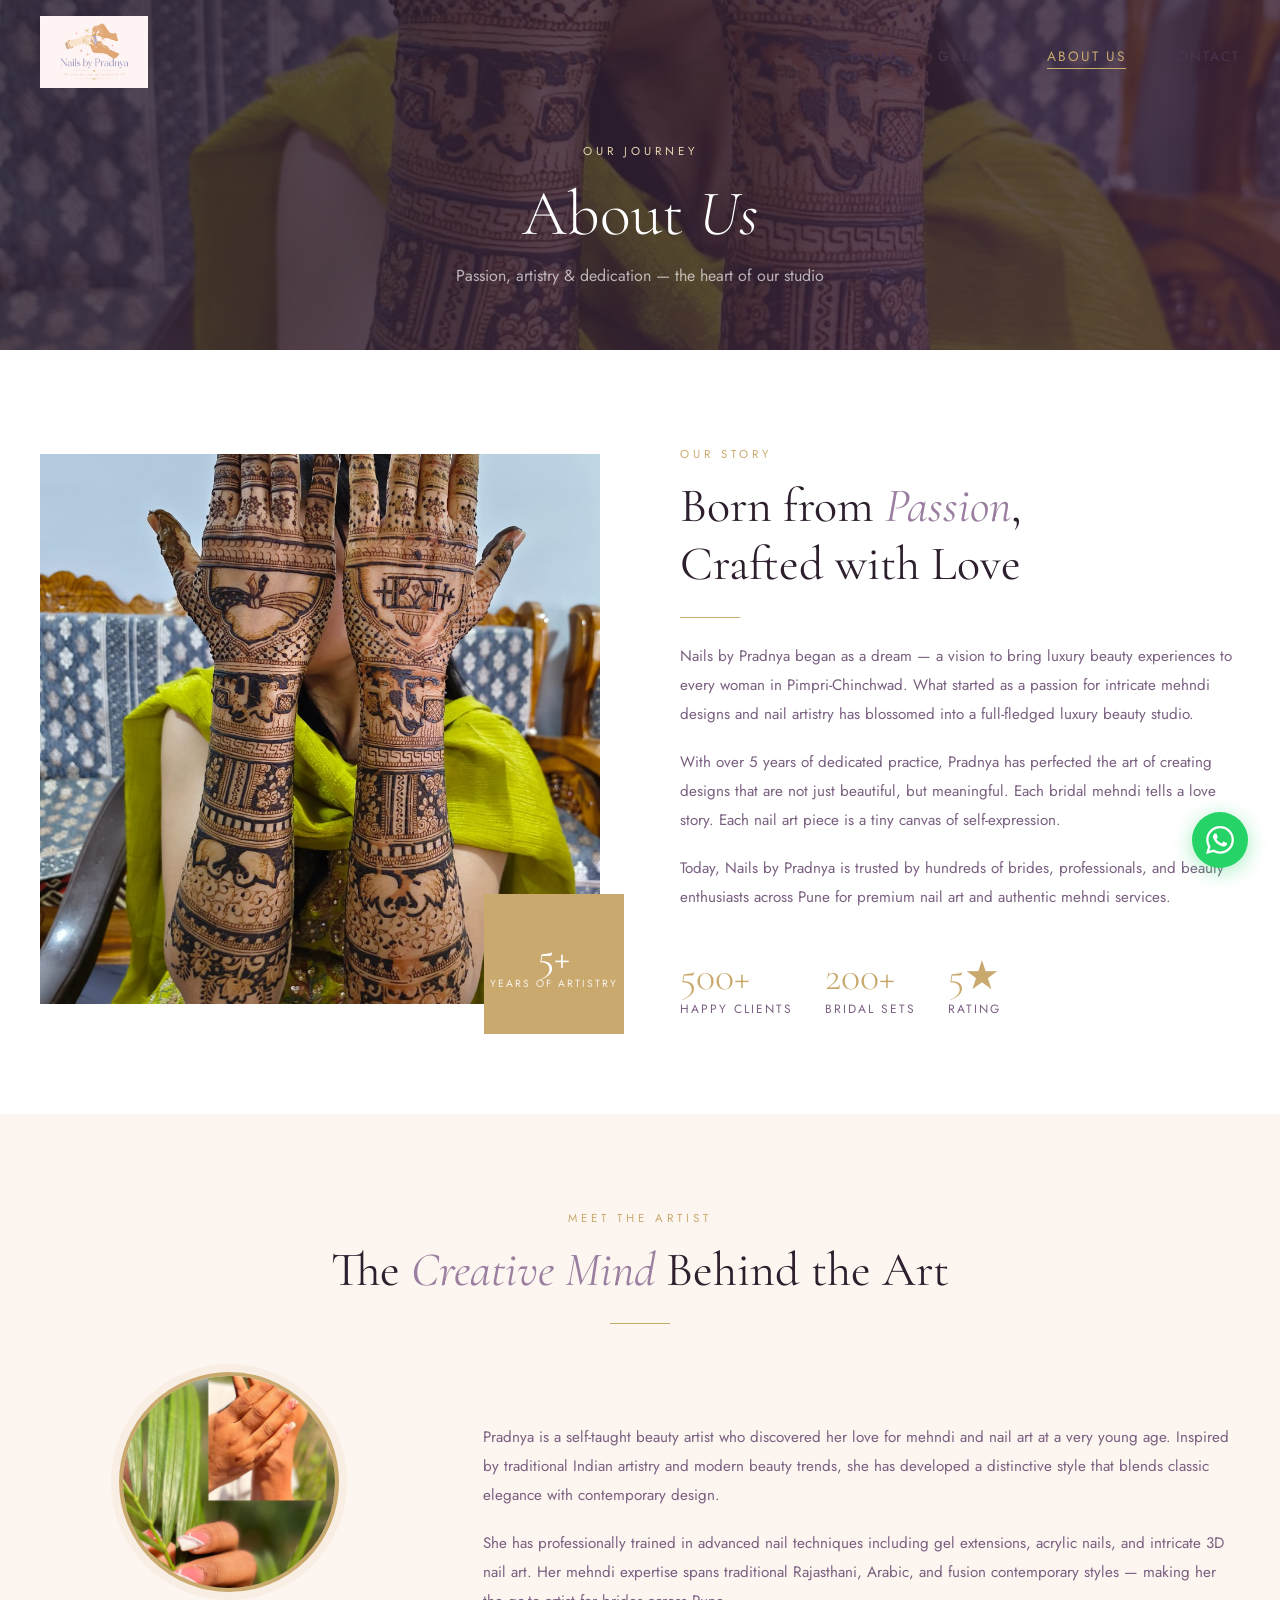
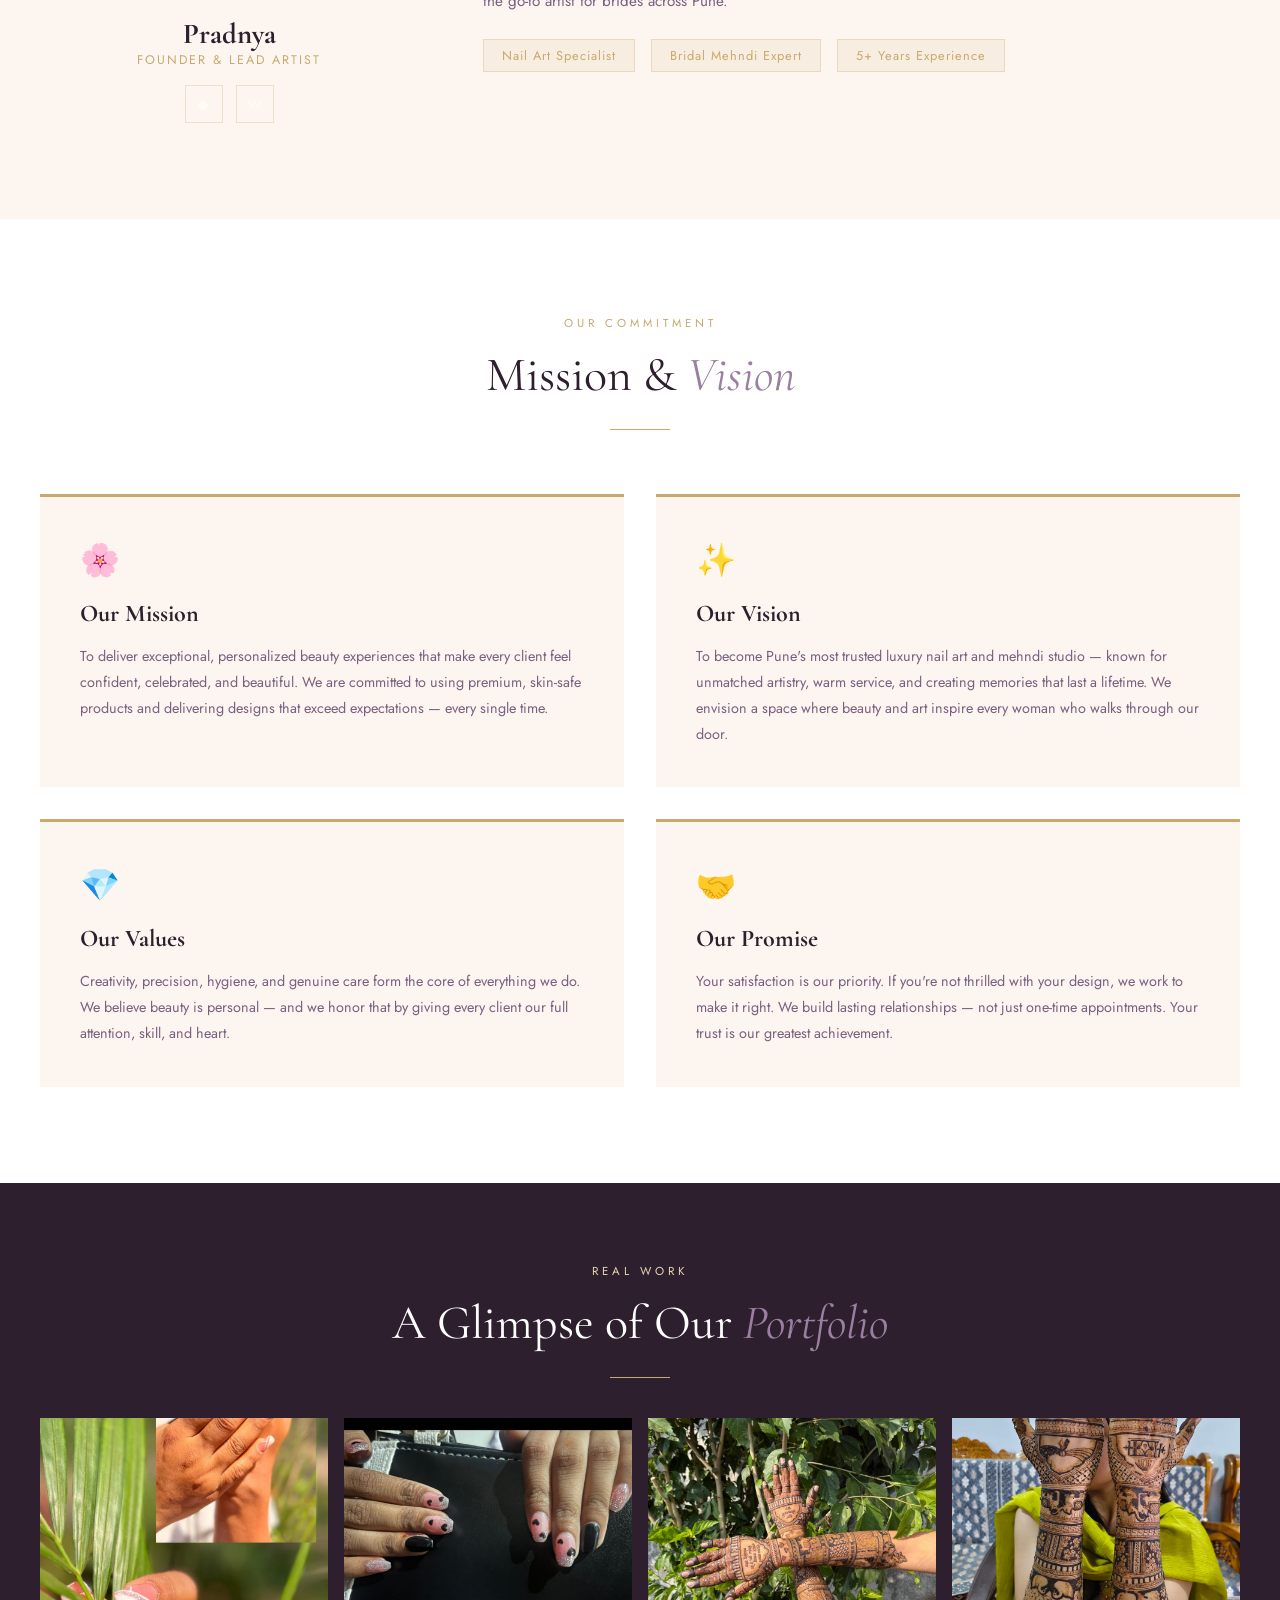
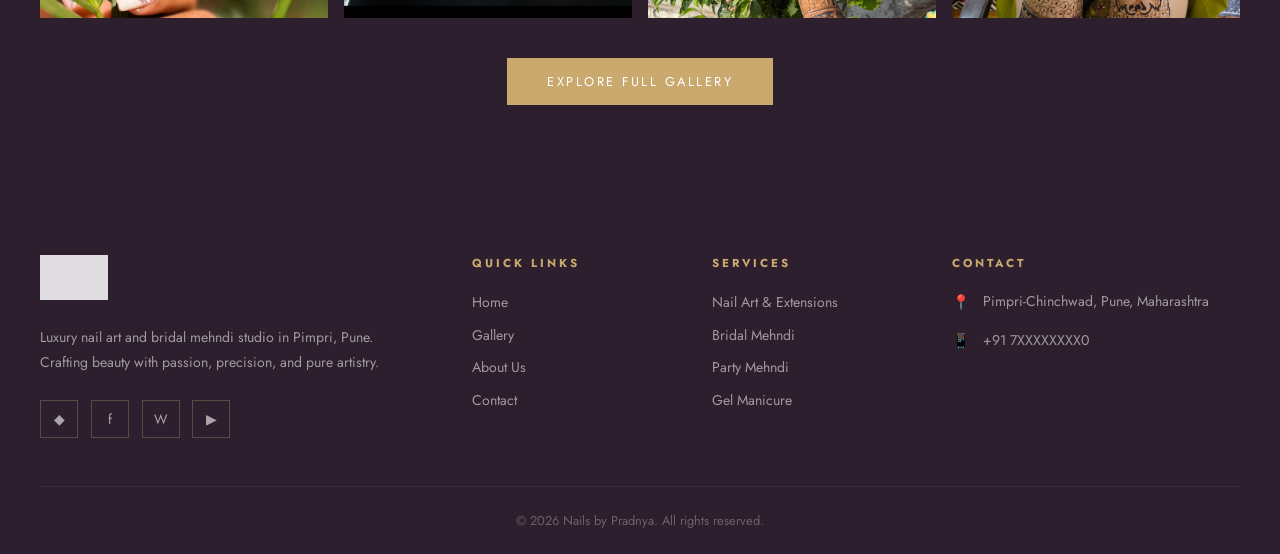
==== about.html @ 100ed7ea "first commit" ====
<!DOCTYPE html>
<html lang="en">
<head>
  <meta charset="UTF-8" />
  <meta name="viewport" content="width=device-width, initial-scale=1.0" />
  <title>About Us | Nails by Pradnya — Our Story & Vision</title>
  <meta name="description" content="Meet Pradnya — the passionate nail artist and mehndi expert behind Nails by Pradnya in Pimpri, Pune. 5+ years of experience in luxury beauty." />
  <link rel="icon" href="assets/images/logo.png" type="image/png" />
  <link rel="stylesheet" href="assets/css/style.css" />
</head>
<body>

<div id="preloader">
  <div class="loader-ring"></div>
  <div class="loader-text">OUR STORY</div>
</div>

<nav>
  <div class="nav-inner">
    <a class="nav-logo" href="index.html">
      <img src="assets/images/logo.png" alt="Nails by Pradnya" />
    </a>
    <ul class="nav-links">
      <li><a href="index.html">Home</a></li>
      <li><a href="gallery.html">Gallery</a></li>
      <li><a href="about.html" class="active">About Us</a></li>
      <li><a href="contact.html">Contact</a></li>
    </ul>
    <div class="hamburger" id="hamburger"><span></span><span></span><span></span></div>
  </div>
</nav>

<div class="mobile-menu" id="mobileMenu">
  <button class="mobile-close" id="mobileClose">✕</button>
  <a href="index.html">Home</a>
  <a href="gallery.html">Gallery</a>
  <a href="about.html">About Us</a>
  <a href="contact.html">Contact</a>
</div>

<!-- PAGE HERO -->
<div class="page-hero" style="padding-top:80px;">
  <div class="page-hero-content">
    <div style="font-size:0.72rem;letter-spacing:4px;text-transform:uppercase;color:var(--gold-light);margin-bottom:1rem;">Our Journey</div>
    <h1 style="font-family:'Cormorant Garamond',serif;font-size:clamp(2.5rem,5vw,4rem);color:white;font-weight:300;">About <em style="font-style:italic;">Us</em></h1>
    <p style="color:rgba(255,255,255,0.65);margin-top:0.8rem;">Passion, artistry & dedication — the heart of our studio</p>
  </div>
</div>

<!-- STORY SECTION -->
<section style="background:var(--white);padding:6rem 2rem;">
  <div class="container">
    <div class="about-story">
      <div class="about-img-wrap fade-left">
        <img class="about-img-main" src="assets/images/mehndi-2.jpg" alt="Pradnya at work — bridal mehndi" loading="lazy" />
        <div class="about-img-badge">
          <span class="num">5+</span>
          <span class="label">Years of Artistry</span>
        </div>
      </div>
      <div class="fade-right">
        <div class="section-label">Our Story</div>
        <h2 class="section-title">Born from <em>Passion</em>,<br>Crafted with Love</h2>
        <div class="section-divider"></div>
        <p style="color:var(--text-light);line-height:1.9;margin-bottom:1.2rem;font-size:0.95rem;">
          Nails by Pradnya began as a dream — a vision to bring luxury beauty experiences to every woman in Pimpri-Chinchwad. What started as a passion for intricate mehndi designs and nail artistry has blossomed into a full-fledged luxury beauty studio.
        </p>
        <p style="color:var(--text-light);line-height:1.9;margin-bottom:1.2rem;font-size:0.95rem;">
          With over 5 years of dedicated practice, Pradnya has perfected the art of creating designs that are not just beautiful, but meaningful. Each bridal mehndi tells a love story. Each nail art piece is a tiny canvas of self-expression.
        </p>
        <p style="color:var(--text-light);line-height:1.9;font-size:0.95rem;">
          Today, Nails by Pradnya is trusted by hundreds of brides, professionals, and beauty enthusiasts across Pune for premium nail art and authentic mehndi services.
        </p>
        <div style="display:flex;gap:2rem;margin-top:2.5rem;flex-wrap:wrap;">
          <div>
            <div style="font-family:'Cormorant Garamond',serif;font-size:2.5rem;color:var(--gold);font-weight:300;">500+</div>
            <div style="font-size:0.75rem;letter-spacing:2px;text-transform:uppercase;color:var(--text-light);">Happy Clients</div>
          </div>
          <div>
            <div style="font-family:'Cormorant Garamond',serif;font-size:2.5rem;color:var(--gold);font-weight:300;">200+</div>
            <div style="font-size:0.75rem;letter-spacing:2px;text-transform:uppercase;color:var(--text-light);">Bridal Sets</div>
          </div>
          <div>
            <div style="font-family:'Cormorant Garamond',serif;font-size:2.5rem;color:var(--gold);font-weight:300;">5★</div>
            <div style="font-size:0.75rem;letter-spacing:2px;text-transform:uppercase;color:var(--text-light);">Rating</div>
          </div>
        </div>
      </div>
    </div>
  </div>
</section>

<!-- ARTIST SECTION -->
<section style="background:var(--cream);padding:6rem 2rem;">
  <div class="container">
    <div class="text-center fade-up">
      <div class="section-label">Meet the Artist</div>
      <h2 class="section-title">The <em>Creative Mind</em> Behind the Art</h2>
      <div class="section-divider"></div>
    </div>
    <div style="display:grid;grid-template-columns:1fr 2fr;gap:4rem;align-items:center;margin-top:3rem;" class="fade-up">
      <div style="text-align:center;">
        <div style="width:220px;height:220px;border-radius:50%;overflow:hidden;margin:0 auto;border:4px solid var(--gold);box-shadow:0 0 0 8px rgba(201,169,110,0.1);">
          <img src="assets/images/nail-art-1.jpg" alt="Pradnya — Nail Artist & Mehndi Expert" style="width:100%;height:100%;object-fit:cover;" loading="lazy"/>
        </div>
        <h3 style="font-family:'Cormorant Garamond',serif;font-size:1.8rem;color:var(--dark);margin-top:1.5rem;">Pradnya</h3>
        <p style="font-size:0.78rem;letter-spacing:2px;text-transform:uppercase;color:var(--gold);">Founder & Lead Artist</p>
        <div style="display:flex;justify-content:center;gap:0.8rem;margin-top:1rem;">
          <a href="#" class="social-icon" style="text-decoration:none;">&#9670;</a>
          <a href="#" class="social-icon" style="text-decoration:none;">W</a>
        </div>
      </div>
      <div>
        <p style="color:var(--text-light);line-height:1.9;margin-bottom:1.2rem;font-size:0.95rem;">
          Pradnya is a self-taught beauty artist who discovered her love for mehndi and nail art at a very young age. Inspired by traditional Indian artistry and modern beauty trends, she has developed a distinctive style that blends classic elegance with contemporary design.
        </p>
        <p style="color:var(--text-light);line-height:1.9;margin-bottom:1.5rem;font-size:0.95rem;">
          She has professionally trained in advanced nail techniques including gel extensions, acrylic nails, and intricate 3D nail art. Her mehndi expertise spans traditional Rajasthani, Arabic, and fusion contemporary styles — making her the go-to artist for brides across Pune.
        </p>
        <div style="display:flex;gap:1rem;flex-wrap:wrap;">
          <span style="background:rgba(201,169,110,0.12);border:1px solid rgba(201,169,110,0.3);padding:6px 18px;font-size:0.8rem;color:var(--gold);letter-spacing:1px;">Nail Art Specialist</span>
          <span style="background:rgba(201,169,110,0.12);border:1px solid rgba(201,169,110,0.3);padding:6px 18px;font-size:0.8rem;color:var(--gold);letter-spacing:1px;">Bridal Mehndi Expert</span>
          <span style="background:rgba(201,169,110,0.12);border:1px solid rgba(201,169,110,0.3);padding:6px 18px;font-size:0.8rem;color:var(--gold);letter-spacing:1px;">5+ Years Experience</span>
        </div>
      </div>
    </div>
  </div>
</section>

<!-- MISSION & VISION -->
<section style="background:var(--white);padding:6rem 2rem;">
  <div class="container">
    <div class="text-center fade-up">
      <div class="section-label">Our Commitment</div>
      <h2 class="section-title">Mission & <em>Vision</em></h2>
      <div class="section-divider"></div>
    </div>
    <div class="mission-grid fade-up">
      <div class="mission-card">
        <div style="font-size:2rem;margin-bottom:1rem;">🌸</div>
        <h4>Our Mission</h4>
        <p>To deliver exceptional, personalized beauty experiences that make every client feel confident, celebrated, and beautiful. We are committed to using premium, skin-safe products and delivering designs that exceed expectations — every single time.</p>
      </div>
      <div class="mission-card">
        <div style="font-size:2rem;margin-bottom:1rem;">✨</div>
        <h4>Our Vision</h4>
        <p>To become Pune's most trusted luxury nail art and mehndi studio — known for unmatched artistry, warm service, and creating memories that last a lifetime. We envision a space where beauty and art inspire every woman who walks through our door.</p>
      </div>
      <div class="mission-card">
        <div style="font-size:2rem;margin-bottom:1rem;">💎</div>
        <h4>Our Values</h4>
        <p>Creativity, precision, hygiene, and genuine care form the core of everything we do. We believe beauty is personal — and we honor that by giving every client our full attention, skill, and heart.</p>
      </div>
      <div class="mission-card">
        <div style="font-size:2rem;margin-bottom:1rem;">🤝</div>
        <h4>Our Promise</h4>
        <p>Your satisfaction is our priority. If you're not thrilled with your design, we work to make it right. We build lasting relationships — not just one-time appointments. Your trust is our greatest achievement.</p>
      </div>
    </div>
  </div>
</section>

<!-- GALLERY PEEK -->
<section style="background:var(--dark);padding:5rem 2rem;">
  <div class="container">
    <div class="text-center fade-up">
      <div class="section-label" style="color:var(--gold-light);">Real Work</div>
      <h2 class="section-title" style="color:var(--white);">A Glimpse of Our <em>Portfolio</em></h2>
      <div class="section-divider"></div>
    </div>
    <div style="display:grid;grid-template-columns:repeat(4,1fr);gap:1rem;margin-top:2.5rem;" class="fade-up">
      <div style="overflow:hidden;height:200px;">
        <img src="assets/images/nail-art-1.jpg" alt="" style="width:100%;height:100%;object-fit:cover;transition:transform 0.5s;" onmouseover="this.style.transform='scale(1.08)'" onmouseout="this.style.transform='scale(1)'" loading="lazy"/>
      </div>
      <div style="overflow:hidden;height:200px;">
        <img src="assets/images/nail-art-2.jpg" alt="" style="width:100%;height:100%;object-fit:cover;transition:transform 0.5s;" onmouseover="this.style.transform='scale(1.08)'" onmouseout="this.style.transform='scale(1)'" loading="lazy"/>
      </div>
      <div style="overflow:hidden;height:200px;">
        <img src="assets/images/mehndi-1.jpg" alt="" style="width:100%;height:100%;object-fit:cover;transition:transform 0.5s;" onmouseover="this.style.transform='scale(1.08)'" onmouseout="this.style.transform='scale(1)'" loading="lazy"/>
      </div>
      <div style="overflow:hidden;height:200px;">
        <img src="assets/images/mehndi-2.jpg" alt="" style="width:100%;height:100%;object-fit:cover;transition:transform 0.5s;" onmouseover="this.style.transform='scale(1.08)'" onmouseout="this.style.transform='scale(1)'" loading="lazy"/>
      </div>
    </div>
    <div class="text-center" style="margin-top:2.5rem;">
      <a href="gallery.html" class="btn-primary">Explore Full Gallery</a>
    </div>
  </div>
</section>

<!-- FOOTER -->
<footer>
  <div class="footer-grid">
    <div class="footer-brand">
      <img src="assets/images/logo.png" alt="Nails by Pradnya" />
      <p>Luxury nail art and bridal mehndi studio in Pimpri, Pune. Crafting beauty with passion, precision, and pure artistry.</p>
      <div class="footer-social">
        <a href="#" class="social-icon">&#9670;</a>
        <a href="#" class="social-icon">f</a>
        <a href="#" class="social-icon">W</a>
        <a href="#" class="social-icon">▶</a>
      </div>
    </div>
    <div class="footer-col">
      <h5>Quick Links</h5>
      <ul>
        <li><a href="index.html">Home</a></li>
        <li><a href="gallery.html">Gallery</a></li>
        <li><a href="about.html">About Us</a></li>
        <li><a href="contact.html">Contact</a></li>
      </ul>
    </div>
    <div class="footer-col">
      <h5>Services</h5>
      <ul>
        <li><a href="#">Nail Art & Extensions</a></li>
        <li><a href="#">Bridal Mehndi</a></li>
        <li><a href="#">Party Mehndi</a></li>
        <li><a href="#">Gel Manicure</a></li>
      </ul>
    </div>
    <div class="footer-col">
      <h5>Contact</h5>
      <div class="footer-contact-item">
        <span class="icon">📍</span>
        <p>Pimpri-Chinchwad, Pune, Maharashtra</p>
      </div>
      <div class="footer-contact-item">
        <span class="icon">📱</span>
        <p>+91 7XXXXXXXX0</p>
      </div>
    </div>
  </div>
  <div class="footer-bottom">
    <p>© 2026 Nails by Pradnya. All rights reserved.</p>
  </div>
</footer>

<a href="https://wa.me/917xxxxxxxxx" target="_blank" class="whatsapp-float" aria-label="WhatsApp">
  <svg viewBox="0 0 24 24"><path d="M17.472 14.382c-.297-.149-1.758-.867-2.03-.967-.273-.099-.471-.148-.67.15-.197.297-.767.966-.94 1.164-.173.199-.347.223-.644.075-.297-.15-1.255-.463-2.39-1.475-.883-.788-1.48-1.761-1.653-2.059-.173-.297-.018-.458.13-.606.134-.133.298-.347.446-.52.149-.174.198-.298.298-.497.099-.198.05-.371-.025-.52-.075-.149-.669-1.612-.916-2.207-.242-.579-.487-.5-.669-.51-.173-.008-.371-.01-.57-.01-.198 0-.52.074-.792.372-.272.297-1.04 1.016-1.04 2.479 0 1.462 1.065 2.875 1.213 3.074.149.198 2.096 3.2 5.077 4.487.709.306 1.262.489 1.694.625.712.227 1.36.195 1.871.118.571-.085 1.758-.719 2.006-1.413.248-.694.248-1.289.173-1.413-.074-.124-.272-.198-.57-.347m-5.421 7.403h-.004a9.87 9.87 0 01-5.031-1.378l-.361-.214-3.741.982.998-3.648-.235-.374a9.86 9.86 0 01-1.51-5.26c.001-5.45 4.436-9.884 9.888-9.884 2.64 0 5.122 1.03 6.988 2.898a9.825 9.825 0 012.893 6.994c-.003 5.45-4.437 9.884-9.885 9.884m8.413-18.297A11.815 11.815 0 0012.05 0C5.495 0 .16 5.335.157 11.892c0 2.096.547 4.142 1.588 5.945L.057 24l6.305-1.654a11.882 11.882 0 005.683 1.448h.005c6.554 0 11.89-5.335 11.893-11.893a11.821 11.821 0 00-3.48-8.413z"/></svg>
</a>

<script src="assets/js/main.js"></script>
</body>
</html>
---- assets/css/style.css ----
@import url('https://fonts.googleapis.com/css2?family=Cormorant+Garamond:ital,wght@0,300;0,400;0,500;0,600;1,300;1,400&family=Jost:wght@300;400;500;600&display=swap');

:root {
  --rose: #e8a4b8;
  --blush: #f5d5e0;
  --cream: #fdf6f0;
  --gold: #c9a96e;
  --gold-light: #e8d5b0;
  --mauve: #9b7fa0;
  --dark: #2d1f2e;
  --text: #4a3550;
  --text-light: #7a6080;
  --white: #ffffff;
}

* { margin: 0; padding: 0; box-sizing: border-box; }

html { scroll-behavior: smooth; }

body {
  font-family: 'Jost', sans-serif;
  background: var(--cream);
  color: var(--text);
  overflow-x: hidden;
}

/* PRELOADER */
#preloader {
  position: fixed;
  inset: 0;
  background: var(--dark);
  z-index: 9999;
  display: flex;
  flex-direction: column;
  align-items: center;
  justify-content: center;
  transition: opacity 0.6s ease, visibility 0.6s ease;
}
#preloader.hidden { opacity: 0; visibility: hidden; }
.loader-ring {
  width: 60px; height: 60px;
  border: 2px solid rgba(201,169,110,0.2);
  border-top-color: var(--gold);
  border-radius: 50%;
  animation: spin 1s linear infinite;
}
.loader-text {
  color: var(--gold-light);
  font-family: 'Cormorant Garamond', serif;
  font-size: 1.1rem;
  letter-spacing: 3px;
  margin-top: 20px;
  animation: pulse 1.5s ease-in-out infinite;
}
@keyframes spin { to { transform: rotate(360deg); } }
@keyframes pulse { 0%,100%{opacity:.4} 50%{opacity:1} }

/* NAVBAR */
nav {
  position: fixed;
  top: 0; left: 0; right: 0;
  z-index: 1000;
  padding: 1rem 2rem;
  transition: all 0.4s ease;
}
nav.scrolled {
  background: rgba(253,246,240,0.95);
  backdrop-filter: blur(20px);
  box-shadow: 0 2px 30px rgba(45,31,46,0.08);
  padding: 0.7rem 2rem;
}
.nav-inner {
  max-width: 1200px;
  margin: 0 auto;
  display: flex;
  align-items: center;
  justify-content: space-between;
}
.nav-logo img { height: 72px; width: auto; transition: height 0.3s ease; }
nav.scrolled .nav-logo img { height: 54px; }
.nav-links {
  display: flex;
  gap: 2.5rem;
  list-style: none;
}
.nav-links a {
  font-size: 0.85rem;
  letter-spacing: 2px;
  text-transform: uppercase;
  color: var(--text);
  text-decoration: none;
  position: relative;
  padding-bottom: 3px;
  transition: color 0.3s;
}
.nav-links a::after {
  content: '';
  position: absolute;
  bottom: 0; left: 0;
  width: 0; height: 1px;
  background: var(--gold);
  transition: width 0.3s ease;
}
.nav-links a:hover { color: var(--gold); }
.nav-links a:hover::after { width: 100%; }
.nav-links a.active { color: var(--gold); }
.nav-links a.active::after { width: 100%; }
.hamburger {
  display: none;
  flex-direction: column;
  gap: 5px;
  cursor: pointer;
  padding: 5px;
}
.hamburger span {
  display: block;
  width: 24px; height: 1.5px;
  background: var(--dark);
  transition: all 0.3s ease;
}
.hamburger.open span:nth-child(1) { transform: rotate(45deg) translate(5px,5px); }
.hamburger.open span:nth-child(2) { opacity: 0; }
.hamburger.open span:nth-child(3) { transform: rotate(-45deg) translate(5px,-5px); }
.mobile-menu {
  display: none;
  position: fixed;
  top: 0; left: 0; right: 0; bottom: 0;
  background: var(--cream);
  z-index: 999;
  flex-direction: column;
  align-items: center;
  justify-content: center;
  gap: 2rem;
}
.mobile-menu.open { display: flex; }
.mobile-menu a {
  font-family: 'Cormorant Garamond', serif;
  font-size: 2.5rem;
  color: var(--dark);
  text-decoration: none;
  letter-spacing: 2px;
  transition: color 0.3s;
}
.mobile-menu a:hover { color: var(--gold); }
.mobile-close {
  position: absolute;
  top: 1.5rem; right: 2rem;
  font-size: 2rem;
  background: none;
  border: none;
  cursor: pointer;
  color: var(--dark);
}

/* HERO */
.hero {
  position: relative;
  height: 100vh;
  min-height: 650px;
  overflow: hidden;
  display: flex;
  align-items: center;
}
.hero-slider { position: absolute; inset: 0; }
.hero-slide {
  position: absolute;
  inset: 0;
  opacity: 0;
  transition: opacity 1.2s ease;
}
.hero-slide.active { opacity: 1; }
.hero-slide img {
  width: 100%; height: 100%;
  object-fit: cover;
  object-position: center;
}
.hero-overlay {
  position: absolute;
  inset: 0;
  background: linear-gradient(135deg, rgba(45,31,46,0.65) 0%, rgba(45,31,46,0.3) 100%);
}
.hero-content {
  position: relative;
  z-index: 2;
  max-width: 700px;
  padding: 0 2rem 0 8%;
  animation: heroIn 1.2s ease both;
}
@keyframes heroIn {
  from { opacity: 0; transform: translateY(40px); }
  to { opacity: 1; transform: translateY(0); }
}
.hero-tag {
  display: inline-block;
  font-size: 0.75rem;
  letter-spacing: 4px;
  text-transform: uppercase;
  color: var(--gold-light);
  border: 1px solid rgba(201,169,110,0.4);
  padding: 6px 18px;
  margin-bottom: 1.5rem;
}
.hero h1 {
  font-family: 'Cormorant Garamond', serif;
  font-size: clamp(2.8rem, 6vw, 5rem);
  color: var(--white);
  line-height: 1.1;
  font-weight: 300;
  margin-bottom: 1.2rem;
}
.hero h1 em { font-style: italic; color: var(--gold-light); }
.hero p {
  color: rgba(255,255,255,0.8);
  font-size: 1rem;
  font-weight: 300;
  letter-spacing: 0.5px;
  margin-bottom: 2.5rem;
  max-width: 480px;
}
.btn-primary {
  display: inline-block;
  padding: 14px 40px;
  background: var(--gold);
  color: var(--white);
  text-decoration: none;
  font-size: 0.8rem;
  letter-spacing: 2.5px;
  text-transform: uppercase;
  transition: all 0.3s ease;
  position: relative;
  overflow: hidden;
}
.btn-primary::before {
  content: '';
  position: absolute;
  inset: 0;
  background: var(--dark);
  transform: translateX(-100%);
  transition: transform 0.3s ease;
  z-index: -1;
}
.btn-primary:hover { color: var(--white); }
.btn-primary:hover::before { transform: translateX(0); }
.btn-outline {
  display: inline-block;
  padding: 13px 40px;
  border: 1px solid var(--gold);
  color: var(--gold);
  text-decoration: none;
  font-size: 0.8rem;
  letter-spacing: 2.5px;
  text-transform: uppercase;
  transition: all 0.3s ease;
  margin-left: 1rem;
}
.btn-outline:hover { background: var(--gold); color: var(--white); }
.hero-dots {
  position: absolute;
  bottom: 2rem;
  left: 50%;
  transform: translateX(-50%);
  display: flex;
  gap: 8px;
  z-index: 3;
}
.hero-dot {
  width: 6px; height: 6px;
  border-radius: 50%;
  background: rgba(255,255,255,0.4);
  cursor: pointer;
  transition: all 0.3s;
}
.hero-dot.active { background: var(--gold); transform: scale(1.3); }

/* SECTION COMMONS */
section { padding: 6rem 2rem; }
.section-label {
  font-size: 0.72rem;
  letter-spacing: 4px;
  text-transform: uppercase;
  color: var(--gold);
  margin-bottom: 1rem;
}
.section-title {
  font-family: 'Cormorant Garamond', serif;
  font-size: clamp(2rem, 4vw, 3rem);
  color: var(--dark);
  font-weight: 400;
  line-height: 1.2;
}
.section-title em { font-style: italic; color: var(--mauve); }
.section-divider {
  width: 60px; height: 1px;
  background: var(--gold);
  margin: 1.5rem 0;
}
.container { max-width: 1200px; margin: 0 auto; }
.text-center { text-align: center; }
.text-center .section-divider { margin: 1.5rem auto; }

/* SERVICES */
.services { background: var(--white); }
.services-grid {
  display: grid;
  grid-template-columns: repeat(auto-fit, minmax(250px, 1fr));
  gap: 2rem;
  margin-top: 3.5rem;
}
.service-card {
  padding: 2.5rem 2rem;
  background: var(--cream);
  border: 1px solid rgba(201,169,110,0.15);
  text-align: center;
  transition: all 0.4s ease;
  position: relative;
  overflow: hidden;
}
.service-card::before {
  content: '';
  position: absolute;
  bottom: 0; left: 0; right: 0;
  height: 2px;
  background: linear-gradient(90deg, transparent, var(--gold), transparent);
  transform: scaleX(0);
  transition: transform 0.4s ease;
}
.service-card:hover { transform: translateY(-6px); box-shadow: 0 20px 50px rgba(45,31,46,0.08); }
.service-card:hover::before { transform: scaleX(1); }
.service-icon {
  font-size: 2.5rem;
  margin-bottom: 1.2rem;
  display: block;
}
.service-card h3 {
  font-family: 'Cormorant Garamond', serif;
  font-size: 1.5rem;
  color: var(--dark);
  margin-bottom: 0.8rem;
}
.service-card p { font-size: 0.9rem; color: var(--text-light); line-height: 1.7; }
.service-price {
  display: inline-block;
  margin-top: 1.2rem;
  font-size: 0.8rem;
  letter-spacing: 1px;
  color: var(--gold);
  border-top: 1px solid rgba(201,169,110,0.3);
  padding-top: 1rem;
  width: 100%;
}

/* FEATURED GALLERY */
.featured { background: var(--cream); }
.feat-grid {
  display: grid;
  grid-template-columns: repeat(12, 1fr);
  grid-template-rows: 250px 250px;
  gap: 1rem;
  margin-top: 3rem;
}
.feat-item {
  overflow: hidden;
  position: relative;
}
.feat-item img {
  width: 100%; height: 100%;
  object-fit: cover;
  transition: transform 0.6s ease;
}
.feat-item:hover img { transform: scale(1.05); }
.feat-item .feat-overlay {
  position: absolute;
  inset: 0;
  background: linear-gradient(to top, rgba(45,31,46,0.7), transparent);
  opacity: 0;
  transition: opacity 0.4s;
  display: flex;
  align-items: flex-end;
  padding: 1.5rem;
}
.feat-item:hover .feat-overlay { opacity: 1; }
.feat-item .feat-overlay span {
  color: var(--white);
  font-family: 'Cormorant Garamond', serif;
  font-size: 1.1rem;
  font-style: italic;
}
.feat-1 { grid-column: 1/5; grid-row: 1/3; }
.feat-2 { grid-column: 5/9; grid-row: 1/2; }
.feat-3 { grid-column: 9/13; grid-row: 1/2; }
.feat-4 { grid-column: 5/8; grid-row: 2/3; }
.feat-5 { grid-column: 8/13; grid-row: 2/3; }

/* MEHNDI */
.mehndi-section {
  background: linear-gradient(135deg, var(--dark) 0%, #3d2640 100%);
  position: relative;
  overflow: hidden;
}
.mehndi-section::before {
  content: '';
  position: absolute;
  top: -50%; right: -20%;
  width: 600px; height: 600px;
  border-radius: 50%;
  background: radial-gradient(circle, rgba(201,169,110,0.08), transparent 70%);
}
.mehndi-inner {
  display: grid;
  grid-template-columns: 1fr 1fr;
  gap: 5rem;
  align-items: center;
}
.mehndi-images {
  position: relative;
  height: 500px;
}
.mehndi-img-main {
  position: absolute;
  right: 0; top: 0;
  width: 78%;
  height: 420px;
  object-fit: cover;
  border: 3px solid rgba(201,169,110,0.3);
}
.mehndi-img-accent {
  position: absolute;
  left: 0; bottom: 0;
  width: 50%;
  height: 250px;
  object-fit: cover;
  border: 3px solid rgba(201,169,110,0.3);
}
.mehndi-content .section-title { color: var(--white); }
.mehndi-content p { color: rgba(255,255,255,0.7); line-height: 1.9; margin-bottom: 1.5rem; font-size: 0.95rem; }
.mehndi-list { list-style: none; margin: 2rem 0; }
.mehndi-list li {
  color: var(--gold-light);
  font-size: 0.9rem;
  letter-spacing: 0.5px;
  padding: 0.5rem 0;
  border-bottom: 1px solid rgba(201,169,110,0.1);
  display: flex;
  align-items: center;
  gap: 0.8rem;
}
.mehndi-list li::before { content: '◆'; color: var(--gold); font-size: 0.5rem; }

/* TESTIMONIALS */
.testimonials { background: var(--white); }
.testi-grid {
  display: grid;
  grid-template-columns: repeat(auto-fit, minmax(300px, 1fr));
  gap: 2rem;
  margin-top: 3rem;
}
.testi-card {
  padding: 2.5rem;
  background: var(--cream);
  border-left: 3px solid var(--gold);
  position: relative;
}
.testi-card::before {
  content: '"';
  position: absolute;
  top: 1rem; right: 1.5rem;
  font-family: 'Cormorant Garamond', serif;
  font-size: 5rem;
  color: rgba(201,169,110,0.15);
  line-height: 1;
}
.testi-stars { color: var(--gold); font-size: 0.85rem; margin-bottom: 1rem; letter-spacing: 2px; }
.testi-card p { font-size: 0.95rem; line-height: 1.8; color: var(--text-light); font-style: italic; margin-bottom: 1.5rem; }
.testi-author { display: flex; align-items: center; gap: 1rem; }
.testi-avatar {
  width: 42px; height: 42px;
  border-radius: 50%;
  background: linear-gradient(135deg, var(--rose), var(--mauve));
  display: flex; align-items: center; justify-content: center;
  color: white; font-weight: 600; font-size: 0.9rem;
}
.testi-name { font-weight: 500; font-size: 0.9rem; color: var(--dark); }
.testi-loc { font-size: 0.78rem; color: var(--text-light); }

/* WHY US */
.why-us { background: var(--cream); }
.why-grid {
  display: grid;
  grid-template-columns: repeat(auto-fit, minmax(220px, 1fr));
  gap: 2rem;
  margin-top: 3rem;
}
.why-item { text-align: center; padding: 2rem 1rem; }
.why-num {
  font-family: 'Cormorant Garamond', serif;
  font-size: 3.5rem;
  color: rgba(201,169,110,0.3);
  line-height: 1;
  margin-bottom: 0.5rem;
  font-weight: 300;
}
.why-item h4 { font-family: 'Cormorant Garamond', serif; font-size: 1.3rem; color: var(--dark); margin-bottom: 0.7rem; }
.why-item p { font-size: 0.88rem; color: var(--text-light); line-height: 1.7; }

/* CTA */
.cta-section {
  background: linear-gradient(135deg, var(--rose) 0%, var(--mauve) 100%);
  text-align: center;
  padding: 5rem 2rem;
}
.cta-section h2 {
  font-family: 'Cormorant Garamond', serif;
  font-size: clamp(2rem, 4vw, 3.5rem);
  color: var(--white);
  margin-bottom: 1rem;
  font-weight: 300;
}
.cta-section p { color: rgba(255,255,255,0.85); margin-bottom: 2.5rem; font-size: 1rem; }

/* FOOTER */
footer {
  background: var(--dark);
  color: rgba(255,255,255,0.7);
  padding: 4rem 2rem 1.5rem;
}
.footer-grid {
  max-width: 1200px;
  margin: 0 auto;
  display: grid;
  grid-template-columns: 2fr 1fr 1fr 1.5fr;
  gap: 3rem;
  padding-bottom: 3rem;
  border-bottom: 1px solid rgba(255,255,255,0.07);
}
.footer-brand img { height: 45px; filter: brightness(0) invert(1); opacity: 0.85; margin-bottom: 1.2rem; }
.footer-brand p { font-size: 0.88rem; line-height: 1.8; color: rgba(255,255,255,0.55); }
.footer-col h5 {
  font-size: 0.72rem;
  letter-spacing: 3px;
  text-transform: uppercase;
  color: var(--gold);
  margin-bottom: 1.2rem;
}
.footer-col ul { list-style: none; }
.footer-col ul li { margin-bottom: 0.6rem; }
.footer-col ul a { color: rgba(255,255,255,0.55); text-decoration: none; font-size: 0.88rem; transition: color 0.3s; }
.footer-col ul a:hover { color: var(--gold-light); }
.footer-social { display: flex; gap: 0.8rem; margin-top: 1.5rem; }
.social-icon {
  width: 38px; height: 38px;
  border: 1px solid rgba(201,169,110,0.3);
  display: flex; align-items: center; justify-content: center;
  color: rgba(255,255,255,0.6);
  text-decoration: none;
  font-size: 0.85rem;
  transition: all 0.3s;
}
.social-icon:hover { border-color: var(--gold); color: var(--gold); background: rgba(201,169,110,0.08); }
.footer-bottom {
  max-width: 1200px;
  margin: 1.5rem auto 0;
  text-align: center;
  font-size: 0.8rem;
  color: rgba(255,255,255,0.3);
}
.footer-contact-item { display: flex; align-items: flex-start; gap: 0.8rem; margin-bottom: 1rem; }
.footer-contact-item .icon { color: var(--gold); margin-top: 2px; font-size: 0.9rem; }
.footer-contact-item p { font-size: 0.88rem; color: rgba(255,255,255,0.55); line-height: 1.6; }

/* WHATSAPP FLOAT */
.whatsapp-float {
  position: fixed;
  bottom: 2rem; right: 2rem;
  z-index: 900;
  width: 56px; height: 56px;
  background: #25d366;
  border-radius: 50%;
  display: flex; align-items: center; justify-content: center;
  text-decoration: none;
  box-shadow: 0 4px 20px rgba(37,211,102,0.4);
  animation: waBounce 2s ease-in-out infinite;
  transition: transform 0.3s;
}
.whatsapp-float:hover { transform: scale(1.1); }
.whatsapp-float svg { width: 28px; height: 28px; fill: white; }
@keyframes waBounce { 0%,100%{transform:translateY(0)} 50%{transform:translateY(-6px)} }

/* GALLERY PAGE */
.page-hero {
  height: 350px;
  background: linear-gradient(135deg, var(--dark), #3d2640);
  display: flex; align-items: center; justify-content: center;
  text-align: center;
  position: relative;
  overflow: hidden;
}
.page-hero::before {
  content: '';
  position: absolute;
  inset: 0;
  background: url('../images/mehndi-2.jpg') center/cover;
  opacity: 0.2;
}
.page-hero-content { position: relative; z-index: 2; }
.page-hero h1 {
  font-family: 'Cormorant Garamond', serif;
  font-size: clamp(2.5rem, 5vw, 4rem);
  color: var(--white);
  font-weight: 300;
}
.page-hero p { color: rgba(255,255,255,0.65); margin-top: 0.5rem; }

.gallery-filters {
  display: flex;
  justify-content: center;
  gap: 0.8rem;
  flex-wrap: wrap;
  margin-bottom: 3rem;
}
.filter-btn {
  padding: 8px 22px;
  border: 1px solid rgba(201,169,110,0.4);
  background: none;
  color: var(--text-light);
  font-family: 'Jost', sans-serif;
  font-size: 0.8rem;
  letter-spacing: 1.5px;
  text-transform: uppercase;
  cursor: pointer;
  transition: all 0.3s;
}
.filter-btn.active, .filter-btn:hover { background: var(--gold); color: var(--white); border-color: var(--gold); }
.masonry-grid {
  column-count: 3;
  column-gap: 1rem;
}
.masonry-item {
  break-inside: avoid;
  margin-bottom: 1rem;
  overflow: hidden;
  position: relative;
  cursor: pointer;
}
.masonry-item img {
  width: 100%;
  display: block;
  transition: transform 0.5s ease;
}
.masonry-item:hover img { transform: scale(1.05); }
.masonry-item .m-overlay {
  position: absolute;
  inset: 0;
  background: rgba(45,31,46,0.5);
  opacity: 0;
  transition: opacity 0.3s;
  display: flex; align-items: center; justify-content: center;
}
.masonry-item:hover .m-overlay { opacity: 1; }
.m-overlay span {
  width: 44px; height: 44px;
  border: 1px solid white;
  color: white;
  display: flex; align-items: center; justify-content: center;
  font-size: 1.4rem;
}

/* LIGHTBOX */
.lightbox {
  display: none;
  position: fixed;
  inset: 0;
  background: rgba(0,0,0,0.95);
  z-index: 9000;
  align-items: center;
  justify-content: center;
}
.lightbox.open { display: flex; }
.lightbox img { max-width: 90vw; max-height: 90vh; object-fit: contain; }
.lightbox-close {
  position: absolute;
  top: 1.5rem; right: 2rem;
  color: white; font-size: 2rem;
  cursor: pointer; background: none; border: none;
  line-height: 1;
}
.lightbox-prev, .lightbox-next {
  position: absolute;
  top: 50%; transform: translateY(-50%);
  background: rgba(255,255,255,0.1);
  color: white; border: none;
  padding: 1rem; font-size: 1.5rem;
  cursor: pointer;
  transition: background 0.3s;
}
.lightbox-prev { left: 1rem; }
.lightbox-next { right: 1rem; }
.lightbox-prev:hover, .lightbox-next:hover { background: rgba(201,169,110,0.4); }

/* ABOUT PAGE */
.about-story {
  display: grid;
  grid-template-columns: 1fr 1fr;
  gap: 5rem;
  align-items: center;
}
.about-img-wrap { position: relative; }
.about-img-main { width: 100%; height: 550px; object-fit: cover; }
.about-img-badge {
  position: absolute;
  bottom: -1.5rem; right: -1.5rem;
  width: 140px; height: 140px;
  background: var(--gold);
  display: flex; flex-direction: column;
  align-items: center; justify-content: center;
  text-align: center;
  color: white;
}
.about-img-badge .num {
  font-family: 'Cormorant Garamond', serif;
  font-size: 2.5rem;
  line-height: 1;
}
.about-img-badge .label { font-size: 0.65rem; letter-spacing: 2px; text-transform: uppercase; opacity: 0.85; }
.mission-grid {
  display: grid;
  grid-template-columns: 1fr 1fr;
  gap: 2rem;
  margin-top: 4rem;
}
.mission-card {
  padding: 2.5rem;
  background: var(--cream);
  border-top: 3px solid var(--gold);
}
.mission-card h4 { font-family: 'Cormorant Garamond', serif; font-size: 1.5rem; color: var(--dark); margin-bottom: 1rem; }
.mission-card p { font-size: 0.9rem; color: var(--text-light); line-height: 1.8; }

/* CONTACT PAGE */
.contact-grid {
  display: grid;
  grid-template-columns: 1fr 1.3fr;
  gap: 4rem;
}
.contact-info-cards { display: flex; flex-direction: column; gap: 1.5rem; }
.contact-card {
  display: flex;
  gap: 1.2rem;
  padding: 1.5rem;
  background: var(--cream);
  border-left: 3px solid var(--gold);
  align-items: flex-start;
}
.contact-card-icon {
  width: 44px; height: 44px;
  background: var(--gold);
  display: flex; align-items: center; justify-content: center;
  color: white; font-size: 1.1rem;
  flex-shrink: 0;
}
.contact-card h5 { font-size: 0.75rem; letter-spacing: 2px; text-transform: uppercase; color: var(--gold); margin-bottom: 0.4rem; }
.contact-card p { font-size: 0.9rem; color: var(--text-light); line-height: 1.6; }
.contact-form { background: var(--white); padding: 2.5rem; }
.form-group { margin-bottom: 1.5rem; }
.form-group label { display: block; font-size: 0.78rem; letter-spacing: 2px; text-transform: uppercase; color: var(--text-light); margin-bottom: 0.5rem; }
.form-group input, .form-group textarea, .form-group select {
  width: 100%;
  padding: 12px 15px;
  border: 1px solid rgba(201,169,110,0.25);
  background: var(--cream);
  font-family: 'Jost', sans-serif;
  font-size: 0.9rem;
  color: var(--dark);
  outline: none;
  transition: border-color 0.3s;
}
.form-group input:focus, .form-group textarea:focus, .form-group select:focus { border-color: var(--gold); }
.form-group textarea { resize: vertical; min-height: 130px; }
.form-row { display: grid; grid-template-columns: 1fr 1fr; gap: 1rem; }
.map-embed { margin-top: 3rem; }
.map-embed iframe { width: 100%; height: 350px; border: none; filter: grayscale(20%); }

/* SCROLL ANIMATIONS */
.fade-up {
  opacity: 0;
  transform: translateY(30px);
  transition: opacity 0.7s ease, transform 0.7s ease;
}
.fade-up.visible { opacity: 1; transform: translateY(0); }
.fade-left {
  opacity: 0;
  transform: translateX(-30px);
  transition: opacity 0.7s ease, transform 0.7s ease;
}
.fade-left.visible { opacity: 1; transform: translateX(0); }
.fade-right {
  opacity: 0;
  transform: translateX(30px);
  transition: opacity 0.7s ease, transform 0.7s ease;
}
.fade-right.visible { opacity: 1; transform: translateX(0); }

/* RESPONSIVE */
@media (max-width: 1024px) {
  .footer-grid { grid-template-columns: 1fr 1fr; }
  .feat-grid { grid-template-columns: 1fr 1fr; grid-template-rows: auto; }
  .feat-1,.feat-2,.feat-3,.feat-4,.feat-5 { grid-column: auto; grid-row: auto; }
  .mehndi-inner { grid-template-columns: 1fr; gap: 3rem; }
  .mehndi-images { height: 350px; }
  .about-story { grid-template-columns: 1fr; }
  .contact-grid { grid-template-columns: 1fr; }
}
@media (max-width: 768px) {
  .nav-links { display: none; }
  .hamburger { display: flex; }
  .hero-content { padding: 0 1.5rem; }
  .btn-outline { margin-left: 0; margin-top: 1rem; display: block; text-align: center; }
  .masonry-grid { column-count: 2; }
  .mission-grid { grid-template-columns: 1fr; }
  .form-row { grid-template-columns: 1fr; }
  .footer-grid { grid-template-columns: 1fr; gap: 2rem; }
  section { padding: 4rem 1.5rem; }
  .mehndi-inner { gap: 2rem; }
}
@media (max-width: 480px) {
  .masonry-grid { column-count: 1; }
  .feat-grid { grid-template-columns: 1fr; grid-template-rows: auto; }
  .about-img-badge { right: 0.5rem; bottom: 0.5rem; }
}

/* HERO ARROW BUTTONS */
.hero-arrow {
  position: absolute;
  top: 50%;
  transform: translateY(-50%);
  z-index: 10;
  background: rgba(255,255,255,0.15);
  border: 1px solid rgba(255,255,255,0.35);
  color: white;
  font-size: 2.2rem;
  width: 52px;
  height: 52px;
  border-radius: 50%;
  cursor: pointer;
  display: flex;
  align-items: center;
  justify-content: center;
  transition: background 0.3s, transform 0.3s;
  backdrop-filter: blur(6px);
  line-height: 1;
}
.hero-arrow:hover {
  background: rgba(201,169,110,0.55);
  transform: translateY(-50%) scale(1.08);
}
.hero-arrow-prev { left: 1.5rem; }
.hero-arrow-next { right: 1.5rem; }

/* HERO SLIDE — Ken Burns zoom on active */
.hero-slide.active img {
  animation: kenBurns 7s ease-in-out forwards;
}
@keyframes kenBurns {
  from { transform: scale(1); }
  to   { transform: scale(1.07); }
}

/* HERO DOT active glow */
.hero-dot {
  display: inline-block;
  width: 8px; height: 8px;
  border-radius: 50%;
  background: rgba(255,255,255,0.4);
  border: 1px solid rgba(255,255,255,0.6);
  cursor: pointer;
  transition: all 0.3s;
}
.hero-dot.active {
  background: var(--gold);
  border-color: var(--gold);
  box-shadow: 0 0 8px rgba(201,169,110,0.7);
  transform: scale(1.3);
}

/* FLOATING sparkle animation on service icons */
.service-icon {
  display: inline-block;
  font-size: 2.5rem;
  margin-bottom: 1rem;
  animation: floatIcon 3s ease-in-out infinite;
}
.service-card:nth-child(2) .service-icon { animation-delay: 0.5s; }
.service-card:nth-child(3) .service-icon { animation-delay: 1s; }
.service-card:nth-child(4) .service-icon { animation-delay: 1.5s; }
@keyframes floatIcon {
  0%,100% { transform: translateY(0); }
  50%     { transform: translateY(-6px); }
}

/* SHIMMER on section-divider */
.section-divider {
  position: relative;
  overflow: hidden;
}
.section-divider::after {
  content: '';
  position: absolute;
  top: 0; left: -100%;
  width: 60%; height: 100%;
  background: linear-gradient(90deg, transparent, rgba(255,255,255,0.7), transparent);
  animation: shimmerLine 2.5s infinite;
}
@keyframes shimmerLine {
  to { left: 200%; }
}

/* GALLERY — fade-in on masonry items */
.masonry-item {
  opacity: 0;
  transform: translateY(18px);
  transition: opacity 0.5s ease, transform 0.5s ease;
}
.masonry-item.visible {
  opacity: 1;
  transform: translateY(0);
}

@media (max-width: 480px) {
  .hero-arrow { display: none; }
}
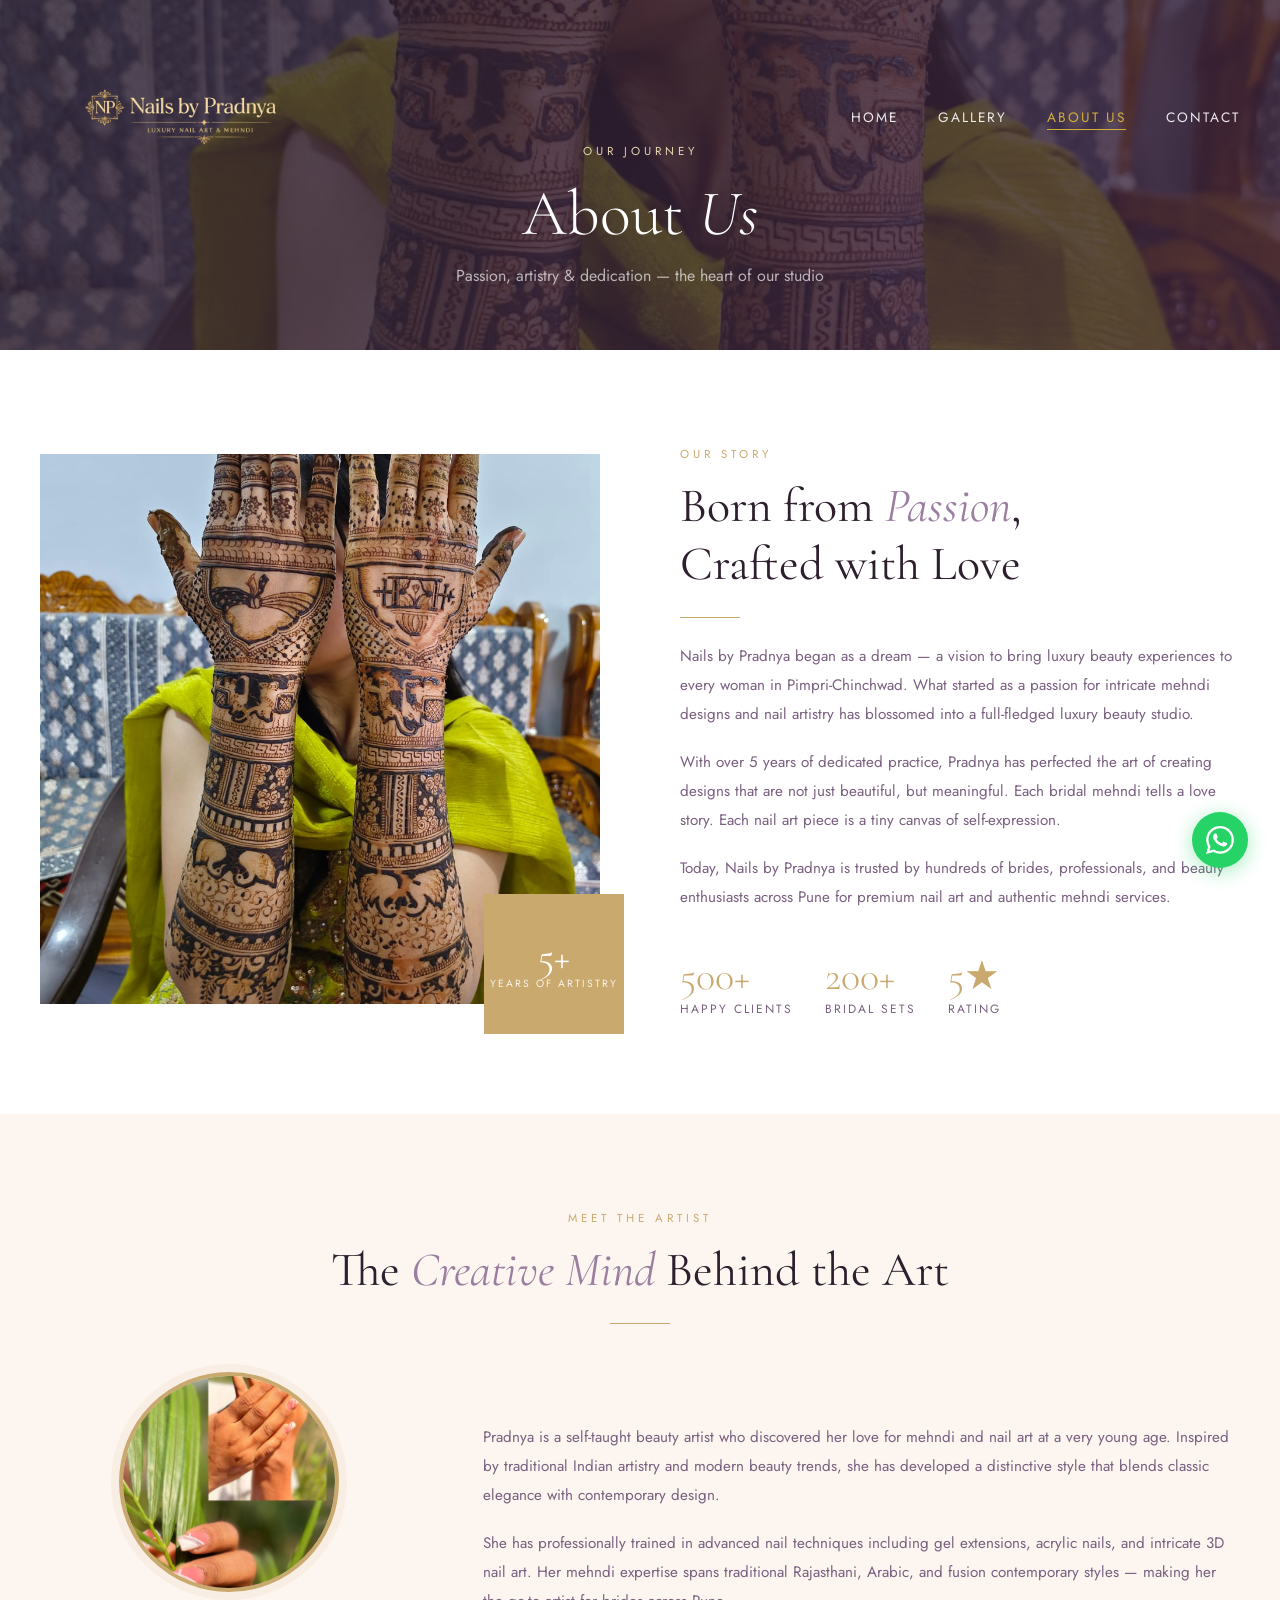
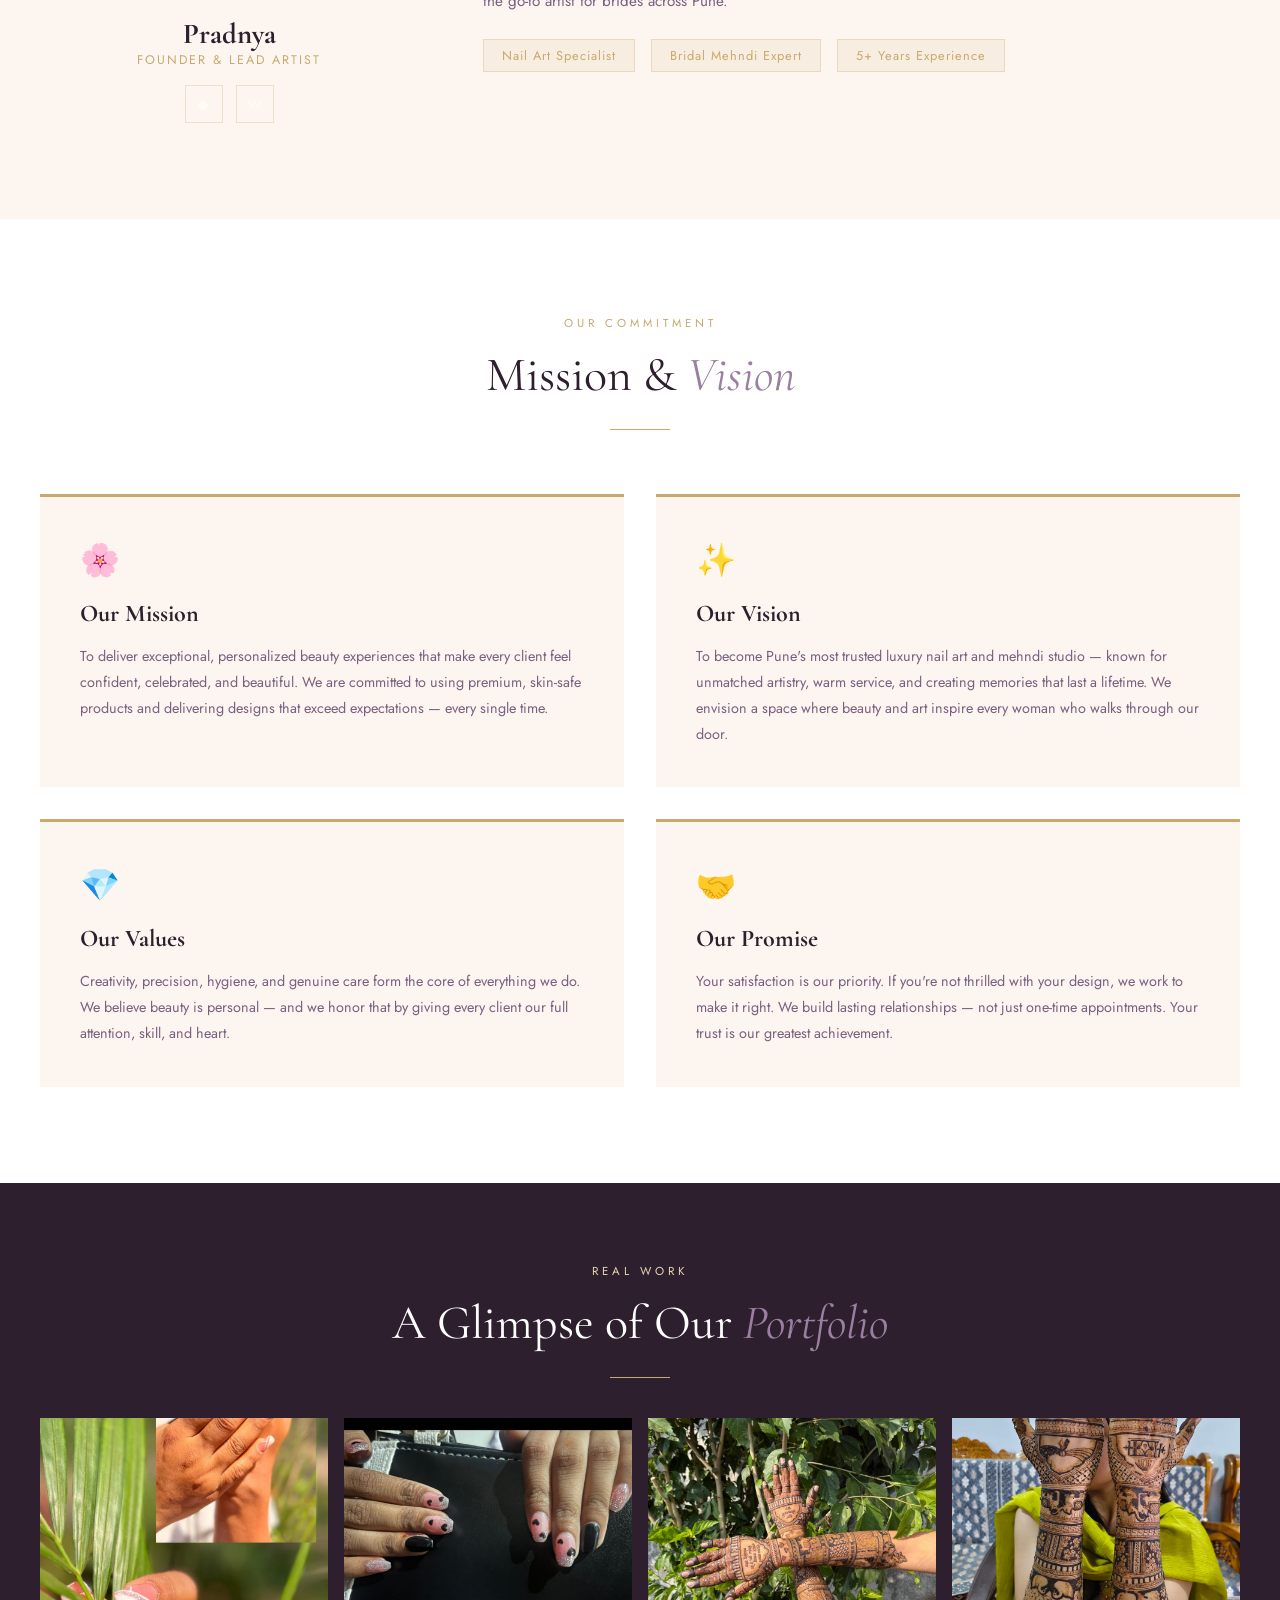
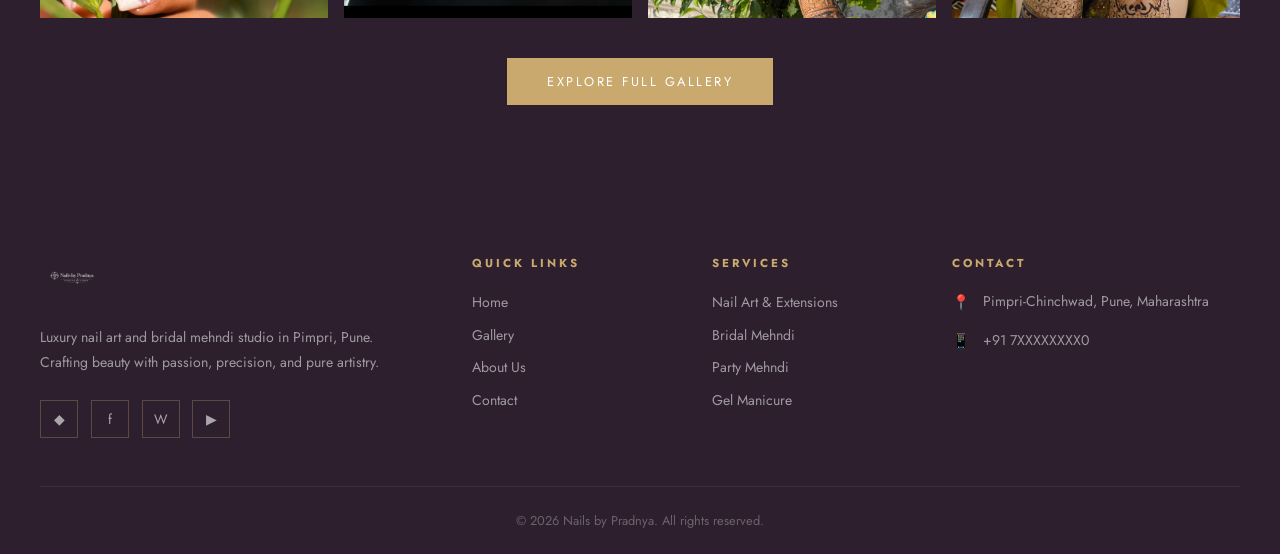
==== commit aeff54eb: "issue fix" ====
--- a/about.html
+++ b/about.html
@@ -18,7 +18,11 @@
 <nav>
   <div class="nav-inner">
     <a class="nav-logo" href="index.html">
-      <img src="assets/images/logo.png" alt="Nails by Pradnya" />
+      <img src="assets/images/logo.png" alt="Nails by Pradnya Logo" class="logo-main" />
+      <div class="logo-scrolled">
+        <span class="logo-icon">✦</span>
+        <span class="logo-text">Nails by Pradnya</span>
+      </div>
     </a>
     <ul class="nav-links">
       <li><a href="index.html">Home</a></li>
--- a/assets/css/style.css
+++ b/assets/css/style.css
@@ -13,9 +13,15 @@
   --white: #ffffff;
 }
 
-* { margin: 0; padding: 0; box-sizing: border-box; }
-
-html { scroll-behavior: smooth; }
+* {
+  margin: 0;
+  padding: 0;
+  box-sizing: border-box;
+}
+
+html {
+  scroll-behavior: smooth;
+}
 
 body {
   font-family: 'Jost', sans-serif;
@@ -36,14 +42,21 @@
   justify-content: center;
   transition: opacity 0.6s ease, visibility 0.6s ease;
 }
-#preloader.hidden { opacity: 0; visibility: hidden; }
+
+#preloader.hidden {
+  opacity: 0;
+  visibility: hidden;
+}
+
 .loader-ring {
-  width: 60px; height: 60px;
-  border: 2px solid rgba(201,169,110,0.2);
+  width: 60px;
+  height: 60px;
+  border: 2px solid rgba(201, 169, 110, 0.2);
   border-top-color: var(--gold);
   border-radius: 50%;
   animation: spin 1s linear infinite;
 }
+
 .loader-text {
   color: var(--gold-light);
   font-family: 'Cormorant Garamond', serif;
@@ -52,23 +65,45 @@
   margin-top: 20px;
   animation: pulse 1.5s ease-in-out infinite;
 }
-@keyframes spin { to { transform: rotate(360deg); } }
-@keyframes pulse { 0%,100%{opacity:.4} 50%{opacity:1} }
+
+@keyframes spin {
+  to {
+    transform: rotate(360deg);
+  }
+}
+
+@keyframes pulse {
+
+  0%,
+  100% {
+    opacity: .4
+  }
+
+  50% {
+    opacity: 1
+  }
+}
 
 /* NAVBAR */
 nav {
   position: fixed;
-  top: 0; left: 0; right: 0;
+  top: 0;
+  left: 0;
+  right: 0;
   z-index: 1000;
   padding: 1rem 2rem;
   transition: all 0.4s ease;
 }
+
 nav.scrolled {
-  background: rgba(253,246,240,0.95);
-  backdrop-filter: blur(20px);
-  box-shadow: 0 2px 30px rgba(45,31,46,0.08);
+  background: #FFF8F0;
+  -webkit-backdrop-filter: blur(10px);
+  backdrop-filter: blur(10px);
+  box-shadow: 0 2px 20px rgba(0, 0, 0, 0.05);
+  border-bottom: 1px solid rgba(212, 175, 55, 0.15);
   padding: 0.7rem 2rem;
 }
+
 .nav-inner {
   max-width: 1200px;
   margin: 0 auto;
@@ -76,35 +111,110 @@
   align-items: center;
   justify-content: space-between;
 }
-.nav-logo img { height: 72px; width: auto; transition: height 0.3s ease; }
-nav.scrolled .nav-logo img { height: 54px; }
+
+.nav-logo {
+  display: flex;
+  align-items: center;
+  text-decoration: none;
+  position: relative;
+}
+
+.nav-logo .logo-main {
+  height: 200px;
+  width: auto;
+  transition: opacity 0.4s ease, transform 0.4s ease;
+  opacity: 1;
+  display: block;
+  transform: translateY(0);
+}
+
+.nav-logo .logo-scrolled {
+  display: flex;
+  align-items: center;
+  gap: 8px;
+  opacity: 0;
+  position: absolute;
+  left: 0;
+  pointer-events: none;
+  transform: translateY(10px);
+  transition: opacity 0.4s ease, transform 0.4s ease;
+}
+
+.logo-scrolled .logo-icon {
+  color: #D4AF37;
+  font-size: 1.2rem;
+}
+
+.logo-scrolled .logo-text {
+  color: #4A2C2A;
+  font-family: 'Cormorant Garamond', serif;
+  font-size: 1.8rem;
+  font-weight: 500;
+  letter-spacing: 1px;
+}
+
+nav.scrolled .nav-logo .logo-main {
+  opacity: 0;
+  pointer-events: none;
+  transform: translateY(-10px);
+}
+
+nav.scrolled .nav-logo .logo-scrolled {
+  opacity: 1;
+  pointer-events: auto;
+  transform: translateY(0);
+}
+
 .nav-links {
   display: flex;
   gap: 2.5rem;
   list-style: none;
 }
+
 .nav-links a {
   font-size: 0.85rem;
   letter-spacing: 2px;
   text-transform: uppercase;
-  color: var(--text);
+  color: rgba(255, 255, 255, 0.9);
   text-decoration: none;
   position: relative;
   padding-bottom: 3px;
-  transition: color 0.3s;
-}
+  transition: color 0.4s ease;
+}
+
+nav.scrolled .nav-links a {
+  color: #4A2C2A;
+}
+
 .nav-links a::after {
   content: '';
   position: absolute;
-  bottom: 0; left: 0;
-  width: 0; height: 1px;
-  background: var(--gold);
+  bottom: 0;
+  left: 0;
+  width: 0;
+  height: 1px;
+  background: #D4AF37;
   transition: width 0.3s ease;
 }
-.nav-links a:hover { color: var(--gold); }
-.nav-links a:hover::after { width: 100%; }
-.nav-links a.active { color: var(--gold); }
-.nav-links a.active::after { width: 100%; }
+
+.nav-links a:hover,
+nav.scrolled .nav-links a:hover {
+  color: #D4AF37;
+}
+
+.nav-links a:hover::after {
+  width: 100%;
+}
+
+.nav-links a.active,
+nav.scrolled .nav-links a.active {
+  color: #D4AF37;
+}
+
+.nav-links a.active::after {
+  width: 100%;
+}
+
 .hamburger {
   display: none;
   flex-direction: column;
@@ -112,19 +222,38 @@
   cursor: pointer;
   padding: 5px;
 }
+
 .hamburger span {
   display: block;
-  width: 24px; height: 1.5px;
-  background: var(--dark);
-  transition: all 0.3s ease;
-}
-.hamburger.open span:nth-child(1) { transform: rotate(45deg) translate(5px,5px); }
-.hamburger.open span:nth-child(2) { opacity: 0; }
-.hamburger.open span:nth-child(3) { transform: rotate(-45deg) translate(5px,-5px); }
+  width: 24px;
+  height: 1.5px;
+  background: rgba(255, 255, 255, 0.9);
+  transition: all 0.4s ease;
+}
+
+nav.scrolled .hamburger span {
+  background: #4A2C2A;
+}
+
+.hamburger.open span:nth-child(1) {
+  transform: rotate(45deg) translate(5px, 5px);
+}
+
+.hamburger.open span:nth-child(2) {
+  opacity: 0;
+}
+
+.hamburger.open span:nth-child(3) {
+  transform: rotate(-45deg) translate(5px, -5px);
+}
+
 .mobile-menu {
   display: none;
   position: fixed;
-  top: 0; left: 0; right: 0; bottom: 0;
+  top: 0;
+  left: 0;
+  right: 0;
+  bottom: 0;
   background: var(--cream);
   z-index: 999;
   flex-direction: column;
@@ -132,7 +261,11 @@
   justify-content: center;
   gap: 2rem;
 }
-.mobile-menu.open { display: flex; }
+
+.mobile-menu.open {
+  display: flex;
+}
+
 .mobile-menu a {
   font-family: 'Cormorant Garamond', serif;
   font-size: 2.5rem;
@@ -141,10 +274,15 @@
   letter-spacing: 2px;
   transition: color 0.3s;
 }
-.mobile-menu a:hover { color: var(--gold); }
+
+.mobile-menu a:hover {
+  color: var(--gold);
+}
+
 .mobile-close {
   position: absolute;
-  top: 1.5rem; right: 2rem;
+  top: 1.5rem;
+  right: 2rem;
   font-size: 2rem;
   background: none;
   border: none;
@@ -161,24 +299,36 @@
   display: flex;
   align-items: center;
 }
-.hero-slider { position: absolute; inset: 0; }
+
+.hero-slider {
+  position: absolute;
+  inset: 0;
+}
+
 .hero-slide {
   position: absolute;
   inset: 0;
   opacity: 0;
   transition: opacity 1.2s ease;
 }
-.hero-slide.active { opacity: 1; }
+
+.hero-slide.active {
+  opacity: 1;
+}
+
 .hero-slide img {
-  width: 100%; height: 100%;
+  width: 100%;
+  height: 100%;
   object-fit: cover;
   object-position: center;
 }
+
 .hero-overlay {
   position: absolute;
   inset: 0;
-  background: linear-gradient(135deg, rgba(45,31,46,0.65) 0%, rgba(45,31,46,0.3) 100%);
-}
+  background: linear-gradient(135deg, rgba(45, 31, 46, 0.65) 0%, rgba(45, 31, 46, 0.3) 100%);
+}
+
 .hero-content {
   position: relative;
   z-index: 2;
@@ -186,20 +336,30 @@
   padding: 0 2rem 0 8%;
   animation: heroIn 1.2s ease both;
 }
+
 @keyframes heroIn {
-  from { opacity: 0; transform: translateY(40px); }
-  to { opacity: 1; transform: translateY(0); }
-}
+  from {
+    opacity: 0;
+    transform: translateY(40px);
+  }
+
+  to {
+    opacity: 1;
+    transform: translateY(0);
+  }
+}
+
 .hero-tag {
   display: inline-block;
   font-size: 0.75rem;
   letter-spacing: 4px;
   text-transform: uppercase;
   color: var(--gold-light);
-  border: 1px solid rgba(201,169,110,0.4);
+  border: 1px solid rgba(201, 169, 110, 0.4);
   padding: 6px 18px;
   margin-bottom: 1.5rem;
 }
+
 .hero h1 {
   font-family: 'Cormorant Garamond', serif;
   font-size: clamp(2.8rem, 6vw, 5rem);
@@ -208,15 +368,21 @@
   font-weight: 300;
   margin-bottom: 1.2rem;
 }
-.hero h1 em { font-style: italic; color: var(--gold-light); }
+
+.hero h1 em {
+  font-style: italic;
+  color: var(--gold-light);
+}
+
 .hero p {
-  color: rgba(255,255,255,0.8);
+  color: rgba(255, 255, 255, 0.8);
   font-size: 1rem;
   font-weight: 300;
   letter-spacing: 0.5px;
   margin-bottom: 2.5rem;
   max-width: 480px;
 }
+
 .btn-primary {
   display: inline-block;
   padding: 14px 40px;
@@ -230,6 +396,7 @@
   position: relative;
   overflow: hidden;
 }
+
 .btn-primary::before {
   content: '';
   position: absolute;
@@ -239,8 +406,15 @@
   transition: transform 0.3s ease;
   z-index: -1;
 }
-.btn-primary:hover { color: var(--white); }
-.btn-primary:hover::before { transform: translateX(0); }
+
+.btn-primary:hover {
+  color: var(--white);
+}
+
+.btn-primary:hover::before {
+  transform: translateX(0);
+}
+
 .btn-outline {
   display: inline-block;
   padding: 13px 40px;
@@ -253,7 +427,12 @@
   transition: all 0.3s ease;
   margin-left: 1rem;
 }
-.btn-outline:hover { background: var(--gold); color: var(--white); }
+
+.btn-outline:hover {
+  background: var(--gold);
+  color: var(--white);
+}
+
 .hero-dots {
   position: absolute;
   bottom: 2rem;
@@ -263,17 +442,26 @@
   gap: 8px;
   z-index: 3;
 }
+
 .hero-dot {
-  width: 6px; height: 6px;
+  width: 6px;
+  height: 6px;
   border-radius: 50%;
-  background: rgba(255,255,255,0.4);
+  background: rgba(255, 255, 255, 0.4);
   cursor: pointer;
   transition: all 0.3s;
 }
-.hero-dot.active { background: var(--gold); transform: scale(1.3); }
+
+.hero-dot.active {
+  background: var(--gold);
+  transform: scale(1.3);
+}
 
 /* SECTION COMMONS */
-section { padding: 6rem 2rem; }
+section {
+  padding: 6rem 2rem;
+}
+
 .section-label {
   font-size: 0.72rem;
   letter-spacing: 4px;
@@ -281,6 +469,7 @@
   color: var(--gold);
   margin-bottom: 1rem;
 }
+
 .section-title {
   font-family: 'Cormorant Garamond', serif;
   font-size: clamp(2rem, 4vw, 3rem);
@@ -288,69 +477,110 @@
   font-weight: 400;
   line-height: 1.2;
 }
-.section-title em { font-style: italic; color: var(--mauve); }
+
+.section-title em {
+  font-style: italic;
+  color: var(--mauve);
+}
+
 .section-divider {
-  width: 60px; height: 1px;
+  width: 60px;
+  height: 1px;
   background: var(--gold);
   margin: 1.5rem 0;
 }
-.container { max-width: 1200px; margin: 0 auto; }
-.text-center { text-align: center; }
-.text-center .section-divider { margin: 1.5rem auto; }
+
+.container {
+  max-width: 1200px;
+  margin: 0 auto;
+}
+
+.text-center {
+  text-align: center;
+}
+
+.text-center .section-divider {
+  margin: 1.5rem auto;
+}
 
 /* SERVICES */
-.services { background: var(--white); }
+.services {
+  background: var(--white);
+}
+
 .services-grid {
   display: grid;
   grid-template-columns: repeat(auto-fit, minmax(250px, 1fr));
   gap: 2rem;
   margin-top: 3.5rem;
 }
+
 .service-card {
   padding: 2.5rem 2rem;
   background: var(--cream);
-  border: 1px solid rgba(201,169,110,0.15);
+  border: 1px solid rgba(201, 169, 110, 0.15);
   text-align: center;
   transition: all 0.4s ease;
   position: relative;
   overflow: hidden;
 }
+
 .service-card::before {
   content: '';
   position: absolute;
-  bottom: 0; left: 0; right: 0;
+  bottom: 0;
+  left: 0;
+  right: 0;
   height: 2px;
   background: linear-gradient(90deg, transparent, var(--gold), transparent);
   transform: scaleX(0);
   transition: transform 0.4s ease;
 }
-.service-card:hover { transform: translateY(-6px); box-shadow: 0 20px 50px rgba(45,31,46,0.08); }
-.service-card:hover::before { transform: scaleX(1); }
+
+.service-card:hover {
+  transform: translateY(-6px);
+  box-shadow: 0 20px 50px rgba(45, 31, 46, 0.08);
+}
+
+.service-card:hover::before {
+  transform: scaleX(1);
+}
+
 .service-icon {
   font-size: 2.5rem;
   margin-bottom: 1.2rem;
   display: block;
 }
+
 .service-card h3 {
   font-family: 'Cormorant Garamond', serif;
   font-size: 1.5rem;
   color: var(--dark);
   margin-bottom: 0.8rem;
 }
-.service-card p { font-size: 0.9rem; color: var(--text-light); line-height: 1.7; }
+
+.service-card p {
+  font-size: 0.9rem;
+  color: var(--text-light);
+  line-height: 1.7;
+}
+
 .service-price {
   display: inline-block;
   margin-top: 1.2rem;
   font-size: 0.8rem;
   letter-spacing: 1px;
   color: var(--gold);
-  border-top: 1px solid rgba(201,169,110,0.3);
+  border-top: 1px solid rgba(201, 169, 110, 0.3);
   padding-top: 1rem;
   width: 100%;
 }
 
 /* FEATURED GALLERY */
-.featured { background: var(--cream); }
+.featured {
+  background: var(--cream);
+}
+
 .feat-grid {
   display: grid;
   grid-template-columns: repeat(12, 1fr);
@@ -358,38 +588,69 @@
   gap: 1rem;
   margin-top: 3rem;
 }
+
 .feat-item {
   overflow: hidden;
   position: relative;
 }
+
 .feat-item img {
-  width: 100%; height: 100%;
+  width: 100%;
+  height: 100%;
   object-fit: cover;
   transition: transform 0.6s ease;
 }
-.feat-item:hover img { transform: scale(1.05); }
+
+.feat-item:hover img {
+  transform: scale(1.05);
+}
+
 .feat-item .feat-overlay {
   position: absolute;
   inset: 0;
-  background: linear-gradient(to top, rgba(45,31,46,0.7), transparent);
+  background: linear-gradient(to top, rgba(45, 31, 46, 0.7), transparent);
   opacity: 0;
   transition: opacity 0.4s;
   display: flex;
   align-items: flex-end;
   padding: 1.5rem;
 }
-.feat-item:hover .feat-overlay { opacity: 1; }
+
+.feat-item:hover .feat-overlay {
+  opacity: 1;
+}
+
 .feat-item .feat-overlay span {
   color: var(--white);
   font-family: 'Cormorant Garamond', serif;
   font-size: 1.1rem;
   font-style: italic;
 }
-.feat-1 { grid-column: 1/5; grid-row: 1/3; }
-.feat-2 { grid-column: 5/9; grid-row: 1/2; }
-.feat-3 { grid-column: 9/13; grid-row: 1/2; }
-.feat-4 { grid-column: 5/8; grid-row: 2/3; }
-.feat-5 { grid-column: 8/13; grid-row: 2/3; }
+
+.feat-1 {
+  grid-column: 1/5;
+  grid-row: 1/3;
+}
+
+.feat-2 {
+  grid-column: 5/9;
+  grid-row: 1/2;
+}
+
+.feat-3 {
+  grid-column: 9/13;
+  grid-row: 1/2;
+}
+
+.feat-4 {
+  grid-column: 5/8;
+  grid-row: 2/3;
+}
+
+.feat-5 {
+  grid-column: 8/13;
+  grid-row: 2/3;
+}
 
 /* MEHNDI */
 .mehndi-section {
@@ -397,110 +658,196 @@
   position: relative;
   overflow: hidden;
 }
+
 .mehndi-section::before {
   content: '';
   position: absolute;
-  top: -50%; right: -20%;
-  width: 600px; height: 600px;
+  top: -50%;
+  right: -20%;
+  width: 600px;
+  height: 600px;
   border-radius: 50%;
-  background: radial-gradient(circle, rgba(201,169,110,0.08), transparent 70%);
-}
+  background: radial-gradient(circle, rgba(201, 169, 110, 0.08), transparent 70%);
+}
+
 .mehndi-inner {
   display: grid;
   grid-template-columns: 1fr 1fr;
   gap: 5rem;
   align-items: center;
 }
+
 .mehndi-images {
   position: relative;
   height: 500px;
 }
+
 .mehndi-img-main {
   position: absolute;
-  right: 0; top: 0;
+  right: 0;
+  top: 0;
   width: 78%;
   height: 420px;
   object-fit: cover;
-  border: 3px solid rgba(201,169,110,0.3);
-}
+  border: 3px solid rgba(201, 169, 110, 0.3);
+}
+
 .mehndi-img-accent {
   position: absolute;
-  left: 0; bottom: 0;
+  left: 0;
+  bottom: 0;
   width: 50%;
   height: 250px;
   object-fit: cover;
-  border: 3px solid rgba(201,169,110,0.3);
-}
-.mehndi-content .section-title { color: var(--white); }
-.mehndi-content p { color: rgba(255,255,255,0.7); line-height: 1.9; margin-bottom: 1.5rem; font-size: 0.95rem; }
-.mehndi-list { list-style: none; margin: 2rem 0; }
+  border: 3px solid rgba(201, 169, 110, 0.3);
+}
+
+.mehndi-content .section-title {
+  color: var(--white);
+}
+
+.mehndi-content p {
+  color: rgba(255, 255, 255, 0.7);
+  line-height: 1.9;
+  margin-bottom: 1.5rem;
+  font-size: 0.95rem;
+}
+
+.mehndi-list {
+  list-style: none;
+  margin: 2rem 0;
+}
+
 .mehndi-list li {
   color: var(--gold-light);
   font-size: 0.9rem;
   letter-spacing: 0.5px;
   padding: 0.5rem 0;
-  border-bottom: 1px solid rgba(201,169,110,0.1);
+  border-bottom: 1px solid rgba(201, 169, 110, 0.1);
   display: flex;
   align-items: center;
   gap: 0.8rem;
 }
-.mehndi-list li::before { content: '◆'; color: var(--gold); font-size: 0.5rem; }
+
+.mehndi-list li::before {
+  content: '◆';
+  color: var(--gold);
+  font-size: 0.5rem;
+}
 
 /* TESTIMONIALS */
-.testimonials { background: var(--white); }
+.testimonials {
+  background: var(--white);
+}
+
 .testi-grid {
   display: grid;
   grid-template-columns: repeat(auto-fit, minmax(300px, 1fr));
   gap: 2rem;
   margin-top: 3rem;
 }
+
 .testi-card {
   padding: 2.5rem;
   background: var(--cream);
   border-left: 3px solid var(--gold);
   position: relative;
 }
+
 .testi-card::before {
   content: '"';
   position: absolute;
-  top: 1rem; right: 1.5rem;
+  top: 1rem;
+  right: 1.5rem;
   font-family: 'Cormorant Garamond', serif;
   font-size: 5rem;
-  color: rgba(201,169,110,0.15);
+  color: rgba(201, 169, 110, 0.15);
   line-height: 1;
 }
-.testi-stars { color: var(--gold); font-size: 0.85rem; margin-bottom: 1rem; letter-spacing: 2px; }
-.testi-card p { font-size: 0.95rem; line-height: 1.8; color: var(--text-light); font-style: italic; margin-bottom: 1.5rem; }
-.testi-author { display: flex; align-items: center; gap: 1rem; }
+
+.testi-stars {
+  color: var(--gold);
+  font-size: 0.85rem;
+  margin-bottom: 1rem;
+  letter-spacing: 2px;
+}
+
+.testi-card p {
+  font-size: 0.95rem;
+  line-height: 1.8;
+  color: var(--text-light);
+  font-style: italic;
+  margin-bottom: 1.5rem;
+}
+
+.testi-author {
+  display: flex;
+  align-items: center;
+  gap: 1rem;
+}
+
 .testi-avatar {
-  width: 42px; height: 42px;
+  width: 42px;
+  height: 42px;
   border-radius: 50%;
   background: linear-gradient(135deg, var(--rose), var(--mauve));
-  display: flex; align-items: center; justify-content: center;
-  color: white; font-weight: 600; font-size: 0.9rem;
-}
-.testi-name { font-weight: 500; font-size: 0.9rem; color: var(--dark); }
-.testi-loc { font-size: 0.78rem; color: var(--text-light); }
+  display: flex;
+  align-items: center;
+  justify-content: center;
+  color: white;
+  font-weight: 600;
+  font-size: 0.9rem;
+}
+
+.testi-name {
+  font-weight: 500;
+  font-size: 0.9rem;
+  color: var(--dark);
+}
+
+.testi-loc {
+  font-size: 0.78rem;
+  color: var(--text-light);
+}
 
 /* WHY US */
-.why-us { background: var(--cream); }
+.why-us {
+  background: var(--cream);
+}
+
 .why-grid {
   display: grid;
   grid-template-columns: repeat(auto-fit, minmax(220px, 1fr));
   gap: 2rem;
   margin-top: 3rem;
 }
-.why-item { text-align: center; padding: 2rem 1rem; }
+
+.why-item {
+  text-align: center;
+  padding: 2rem 1rem;
+}
+
 .why-num {
   font-family: 'Cormorant Garamond', serif;
   font-size: 3.5rem;
-  color: rgba(201,169,110,0.3);
+  color: rgba(201, 169, 110, 0.3);
   line-height: 1;
   margin-bottom: 0.5rem;
   font-weight: 300;
 }
-.why-item h4 { font-family: 'Cormorant Garamond', serif; font-size: 1.3rem; color: var(--dark); margin-bottom: 0.7rem; }
-.why-item p { font-size: 0.88rem; color: var(--text-light); line-height: 1.7; }
+
+.why-item h4 {
+  font-family: 'Cormorant Garamond', serif;
+  font-size: 1.3rem;
+  color: var(--dark);
+  margin-bottom: 0.7rem;
+}
+
+.why-item p {
+  font-size: 0.88rem;
+  color: var(--text-light);
+  line-height: 1.7;
+}
 
 /* CTA */
 .cta-section {
@@ -508,6 +855,7 @@
   text-align: center;
   padding: 5rem 2rem;
 }
+
 .cta-section h2 {
   font-family: 'Cormorant Garamond', serif;
   font-size: clamp(2rem, 4vw, 3.5rem);
@@ -515,14 +863,20 @@
   margin-bottom: 1rem;
   font-weight: 300;
 }
-.cta-section p { color: rgba(255,255,255,0.85); margin-bottom: 2.5rem; font-size: 1rem; }
+
+.cta-section p {
+  color: rgba(255, 255, 255, 0.85);
+  margin-bottom: 2.5rem;
+  font-size: 1rem;
+}
 
 /* FOOTER */
 footer {
   background: var(--dark);
-  color: rgba(255,255,255,0.7);
+  color: rgba(255, 255, 255, 0.7);
   padding: 4rem 2rem 1.5rem;
 }
+
 .footer-grid {
   max-width: 1200px;
   margin: 0 auto;
@@ -530,10 +884,22 @@
   grid-template-columns: 2fr 1fr 1fr 1.5fr;
   gap: 3rem;
   padding-bottom: 3rem;
-  border-bottom: 1px solid rgba(255,255,255,0.07);
-}
-.footer-brand img { height: 45px; filter: brightness(0) invert(1); opacity: 0.85; margin-bottom: 1.2rem; }
-.footer-brand p { font-size: 0.88rem; line-height: 1.8; color: rgba(255,255,255,0.55); }
+  border-bottom: 1px solid rgba(255, 255, 255, 0.07);
+}
+
+.footer-brand img {
+  height: 45px;
+  filter: brightness(0) invert(1);
+  opacity: 0.85;
+  margin-bottom: 1.2rem;
+}
+
+.footer-brand p {
+  font-size: 0.88rem;
+  line-height: 1.8;
+  color: rgba(255, 255, 255, 0.55);
+}
+
 .footer-col h5 {
   font-size: 0.72rem;
   letter-spacing: 3px;
@@ -541,59 +907,131 @@
   color: var(--gold);
   margin-bottom: 1.2rem;
 }
-.footer-col ul { list-style: none; }
-.footer-col ul li { margin-bottom: 0.6rem; }
-.footer-col ul a { color: rgba(255,255,255,0.55); text-decoration: none; font-size: 0.88rem; transition: color 0.3s; }
-.footer-col ul a:hover { color: var(--gold-light); }
-.footer-social { display: flex; gap: 0.8rem; margin-top: 1.5rem; }
+
+.footer-col ul {
+  list-style: none;
+}
+
+.footer-col ul li {
+  margin-bottom: 0.6rem;
+}
+
+.footer-col ul a {
+  color: rgba(255, 255, 255, 0.55);
+  text-decoration: none;
+  font-size: 0.88rem;
+  transition: color 0.3s;
+}
+
+.footer-col ul a:hover {
+  color: var(--gold-light);
+}
+
+.footer-social {
+  display: flex;
+  gap: 0.8rem;
+  margin-top: 1.5rem;
+}
+
 .social-icon {
-  width: 38px; height: 38px;
-  border: 1px solid rgba(201,169,110,0.3);
-  display: flex; align-items: center; justify-content: center;
-  color: rgba(255,255,255,0.6);
+  width: 38px;
+  height: 38px;
+  border: 1px solid rgba(201, 169, 110, 0.3);
+  display: flex;
+  align-items: center;
+  justify-content: center;
+  color: rgba(255, 255, 255, 0.6);
   text-decoration: none;
   font-size: 0.85rem;
   transition: all 0.3s;
 }
-.social-icon:hover { border-color: var(--gold); color: var(--gold); background: rgba(201,169,110,0.08); }
+
+.social-icon:hover {
+  border-color: var(--gold);
+  color: var(--gold);
+  background: rgba(201, 169, 110, 0.08);
+}
+
 .footer-bottom {
   max-width: 1200px;
   margin: 1.5rem auto 0;
   text-align: center;
   font-size: 0.8rem;
-  color: rgba(255,255,255,0.3);
-}
-.footer-contact-item { display: flex; align-items: flex-start; gap: 0.8rem; margin-bottom: 1rem; }
-.footer-contact-item .icon { color: var(--gold); margin-top: 2px; font-size: 0.9rem; }
-.footer-contact-item p { font-size: 0.88rem; color: rgba(255,255,255,0.55); line-height: 1.6; }
+  color: rgba(255, 255, 255, 0.3);
+}
+
+.footer-contact-item {
+  display: flex;
+  align-items: flex-start;
+  gap: 0.8rem;
+  margin-bottom: 1rem;
+}
+
+.footer-contact-item .icon {
+  color: var(--gold);
+  margin-top: 2px;
+  font-size: 0.9rem;
+}
+
+.footer-contact-item p {
+  font-size: 0.88rem;
+  color: rgba(255, 255, 255, 0.55);
+  line-height: 1.6;
+}
 
 /* WHATSAPP FLOAT */
 .whatsapp-float {
   position: fixed;
-  bottom: 2rem; right: 2rem;
+  bottom: 2rem;
+  right: 2rem;
   z-index: 900;
-  width: 56px; height: 56px;
+  width: 56px;
+  height: 56px;
   background: #25d366;
   border-radius: 50%;
-  display: flex; align-items: center; justify-content: center;
+  display: flex;
+  align-items: center;
+  justify-content: center;
   text-decoration: none;
-  box-shadow: 0 4px 20px rgba(37,211,102,0.4);
+  box-shadow: 0 4px 20px rgba(37, 211, 102, 0.4);
   animation: waBounce 2s ease-in-out infinite;
   transition: transform 0.3s;
 }
-.whatsapp-float:hover { transform: scale(1.1); }
-.whatsapp-float svg { width: 28px; height: 28px; fill: white; }
-@keyframes waBounce { 0%,100%{transform:translateY(0)} 50%{transform:translateY(-6px)} }
+
+.whatsapp-float:hover {
+  transform: scale(1.1);
+}
+
+.whatsapp-float svg {
+  width: 28px;
+  height: 28px;
+  fill: white;
+}
+
+@keyframes waBounce {
+
+  0%,
+  100% {
+    transform: translateY(0)
+  }
+
+  50% {
+    transform: translateY(-6px)
+  }
+}
 
 /* GALLERY PAGE */
 .page-hero {
   height: 350px;
   background: linear-gradient(135deg, var(--dark), #3d2640);
-  display: flex; align-items: center; justify-content: center;
+  display: flex;
+  align-items: center;
+  justify-content: center;
   text-align: center;
   position: relative;
   overflow: hidden;
 }
+
 .page-hero::before {
   content: '';
   position: absolute;
@@ -601,14 +1039,23 @@
   background: url('../images/mehndi-2.jpg') center/cover;
   opacity: 0.2;
 }
-.page-hero-content { position: relative; z-index: 2; }
+
+.page-hero-content {
+  position: relative;
+  z-index: 2;
+}
+
 .page-hero h1 {
   font-family: 'Cormorant Garamond', serif;
   font-size: clamp(2.5rem, 5vw, 4rem);
   color: var(--white);
   font-weight: 300;
 }
-.page-hero p { color: rgba(255,255,255,0.65); margin-top: 0.5rem; }
+
+.page-hero p {
+  color: rgba(255, 255, 255, 0.65);
+  margin-top: 0.5rem;
+}
 
 .gallery-filters {
   display: flex;
@@ -617,9 +1064,10 @@
   flex-wrap: wrap;
   margin-bottom: 3rem;
 }
+
 .filter-btn {
   padding: 8px 22px;
-  border: 1px solid rgba(201,169,110,0.4);
+  border: 1px solid rgba(201, 169, 110, 0.4);
   background: none;
   color: var(--text-light);
   font-family: 'Jost', sans-serif;
@@ -629,11 +1077,19 @@
   cursor: pointer;
   transition: all 0.3s;
 }
-.filter-btn.active, .filter-btn:hover { background: var(--gold); color: var(--white); border-color: var(--gold); }
+
+.filter-btn.active,
+.filter-btn:hover {
+  background: var(--gold);
+  color: var(--white);
+  border-color: var(--gold);
+}
+
 .masonry-grid {
   column-count: 3;
   column-gap: 1rem;
 }
+
 .masonry-item {
   break-inside: avoid;
   margin-bottom: 1rem;
@@ -641,26 +1097,40 @@
   position: relative;
   cursor: pointer;
 }
+
 .masonry-item img {
   width: 100%;
   display: block;
   transition: transform 0.5s ease;
 }
-.masonry-item:hover img { transform: scale(1.05); }
+
+.masonry-item:hover img {
+  transform: scale(1.05);
+}
+
 .masonry-item .m-overlay {
   position: absolute;
   inset: 0;
-  background: rgba(45,31,46,0.5);
+  background: rgba(45, 31, 46, 0.5);
   opacity: 0;
   transition: opacity 0.3s;
-  display: flex; align-items: center; justify-content: center;
-}
-.masonry-item:hover .m-overlay { opacity: 1; }
+  display: flex;
+  align-items: center;
+  justify-content: center;
+}
+
+.masonry-item:hover .m-overlay {
+  opacity: 1;
+}
+
 .m-overlay span {
-  width: 44px; height: 44px;
+  width: 44px;
+  height: 44px;
   border: 1px solid white;
   color: white;
-  display: flex; align-items: center; justify-content: center;
+  display: flex;
+  align-items: center;
+  justify-content: center;
   font-size: 1.4rem;
 }
 
@@ -669,32 +1139,60 @@
   display: none;
   position: fixed;
   inset: 0;
-  background: rgba(0,0,0,0.95);
+  background: rgba(0, 0, 0, 0.95);
   z-index: 9000;
   align-items: center;
   justify-content: center;
 }
-.lightbox.open { display: flex; }
-.lightbox img { max-width: 90vw; max-height: 90vh; object-fit: contain; }
+
+.lightbox.open {
+  display: flex;
+}
+
+.lightbox img {
+  max-width: 90vw;
+  max-height: 90vh;
+  object-fit: contain;
+}
+
 .lightbox-close {
   position: absolute;
-  top: 1.5rem; right: 2rem;
-  color: white; font-size: 2rem;
-  cursor: pointer; background: none; border: none;
+  top: 1.5rem;
+  right: 2rem;
+  color: white;
+  font-size: 2rem;
+  cursor: pointer;
+  background: none;
+  border: none;
   line-height: 1;
 }
-.lightbox-prev, .lightbox-next {
-  position: absolute;
-  top: 50%; transform: translateY(-50%);
-  background: rgba(255,255,255,0.1);
-  color: white; border: none;
-  padding: 1rem; font-size: 1.5rem;
+
+.lightbox-prev,
+.lightbox-next {
+  position: absolute;
+  top: 50%;
+  transform: translateY(-50%);
+  background: rgba(255, 255, 255, 0.1);
+  color: white;
+  border: none;
+  padding: 1rem;
+  font-size: 1.5rem;
   cursor: pointer;
   transition: background 0.3s;
 }
-.lightbox-prev { left: 1rem; }
-.lightbox-next { right: 1rem; }
-.lightbox-prev:hover, .lightbox-next:hover { background: rgba(201,169,110,0.4); }
+
+.lightbox-prev {
+  left: 1rem;
+}
+
+.lightbox-next {
+  right: 1rem;
+}
+
+.lightbox-prev:hover,
+.lightbox-next:hover {
+  background: rgba(201, 169, 110, 0.4);
+}
 
 /* ABOUT PAGE */
 .about-story {
@@ -703,37 +1201,70 @@
   gap: 5rem;
   align-items: center;
 }
-.about-img-wrap { position: relative; }
-.about-img-main { width: 100%; height: 550px; object-fit: cover; }
+
+.about-img-wrap {
+  position: relative;
+}
+
+.about-img-main {
+  width: 100%;
+  height: 550px;
+  object-fit: cover;
+}
+
 .about-img-badge {
   position: absolute;
-  bottom: -1.5rem; right: -1.5rem;
-  width: 140px; height: 140px;
+  bottom: -1.5rem;
+  right: -1.5rem;
+  width: 140px;
+  height: 140px;
   background: var(--gold);
-  display: flex; flex-direction: column;
-  align-items: center; justify-content: center;
+  display: flex;
+  flex-direction: column;
+  align-items: center;
+  justify-content: center;
   text-align: center;
   color: white;
 }
+
 .about-img-badge .num {
   font-family: 'Cormorant Garamond', serif;
   font-size: 2.5rem;
   line-height: 1;
 }
-.about-img-badge .label { font-size: 0.65rem; letter-spacing: 2px; text-transform: uppercase; opacity: 0.85; }
+
+.about-img-badge .label {
+  font-size: 0.65rem;
+  letter-spacing: 2px;
+  text-transform: uppercase;
+  opacity: 0.85;
+}
+
 .mission-grid {
   display: grid;
   grid-template-columns: 1fr 1fr;
   gap: 2rem;
   margin-top: 4rem;
 }
+
 .mission-card {
   padding: 2.5rem;
   background: var(--cream);
   border-top: 3px solid var(--gold);
 }
-.mission-card h4 { font-family: 'Cormorant Garamond', serif; font-size: 1.5rem; color: var(--dark); margin-bottom: 1rem; }
-.mission-card p { font-size: 0.9rem; color: var(--text-light); line-height: 1.8; }
+
+.mission-card h4 {
+  font-family: 'Cormorant Garamond', serif;
+  font-size: 1.5rem;
+  color: var(--dark);
+  margin-bottom: 1rem;
+}
+
+.mission-card p {
+  font-size: 0.9rem;
+  color: var(--text-light);
+  line-height: 1.8;
+}
 
 /* CONTACT PAGE */
 .contact-grid {
@@ -741,7 +1272,13 @@
   grid-template-columns: 1fr 1.3fr;
   gap: 4rem;
 }
-.contact-info-cards { display: flex; flex-direction: column; gap: 1.5rem; }
+
+.contact-info-cards {
+  display: flex;
+  flex-direction: column;
+  gap: 1.5rem;
+}
+
 .contact-card {
   display: flex;
   gap: 1.2rem;
@@ -750,22 +1287,57 @@
   border-left: 3px solid var(--gold);
   align-items: flex-start;
 }
+
 .contact-card-icon {
-  width: 44px; height: 44px;
+  width: 44px;
+  height: 44px;
   background: var(--gold);
-  display: flex; align-items: center; justify-content: center;
-  color: white; font-size: 1.1rem;
+  display: flex;
+  align-items: center;
+  justify-content: center;
+  color: white;
+  font-size: 1.1rem;
   flex-shrink: 0;
 }
-.contact-card h5 { font-size: 0.75rem; letter-spacing: 2px; text-transform: uppercase; color: var(--gold); margin-bottom: 0.4rem; }
-.contact-card p { font-size: 0.9rem; color: var(--text-light); line-height: 1.6; }
-.contact-form { background: var(--white); padding: 2.5rem; }
-.form-group { margin-bottom: 1.5rem; }
-.form-group label { display: block; font-size: 0.78rem; letter-spacing: 2px; text-transform: uppercase; color: var(--text-light); margin-bottom: 0.5rem; }
-.form-group input, .form-group textarea, .form-group select {
+
+.contact-card h5 {
+  font-size: 0.75rem;
+  letter-spacing: 2px;
+  text-transform: uppercase;
+  color: var(--gold);
+  margin-bottom: 0.4rem;
+}
+
+.contact-card p {
+  font-size: 0.9rem;
+  color: var(--text-light);
+  line-height: 1.6;
+}
+
+.contact-form {
+  background: var(--white);
+  padding: 2.5rem;
+}
+
+.form-group {
+  margin-bottom: 1.5rem;
+}
+
+.form-group label {
+  display: block;
+  font-size: 0.78rem;
+  letter-spacing: 2px;
+  text-transform: uppercase;
+  color: var(--text-light);
+  margin-bottom: 0.5rem;
+}
+
+.form-group input,
+.form-group textarea,
+.form-group select {
   width: 100%;
   padding: 12px 15px;
-  border: 1px solid rgba(201,169,110,0.25);
+  border: 1px solid rgba(201, 169, 110, 0.25);
   background: var(--cream);
   font-family: 'Jost', sans-serif;
   font-size: 0.9rem;
@@ -773,11 +1345,34 @@
   outline: none;
   transition: border-color 0.3s;
 }
-.form-group input:focus, .form-group textarea:focus, .form-group select:focus { border-color: var(--gold); }
-.form-group textarea { resize: vertical; min-height: 130px; }
-.form-row { display: grid; grid-template-columns: 1fr 1fr; gap: 1rem; }
-.map-embed { margin-top: 3rem; }
-.map-embed iframe { width: 100%; height: 350px; border: none; filter: grayscale(20%); }
+
+.form-group input:focus,
+.form-group textarea:focus,
+.form-group select:focus {
+  border-color: var(--gold);
+}
+
+.form-group textarea {
+  resize: vertical;
+  min-height: 130px;
+}
+
+.form-row {
+  display: grid;
+  grid-template-columns: 1fr 1fr;
+  gap: 1rem;
+}
+
+.map-embed {
+  margin-top: 3rem;
+}
+
+.map-embed iframe {
+  width: 100%;
+  height: 350px;
+  border: none;
+  filter: grayscale(20%);
+}
 
 /* SCROLL ANIMATIONS */
 .fade-up {
@@ -785,46 +1380,132 @@
   transform: translateY(30px);
   transition: opacity 0.7s ease, transform 0.7s ease;
 }
-.fade-up.visible { opacity: 1; transform: translateY(0); }
+
+.fade-up.visible {
+  opacity: 1;
+  transform: translateY(0);
+}
+
 .fade-left {
   opacity: 0;
   transform: translateX(-30px);
   transition: opacity 0.7s ease, transform 0.7s ease;
 }
-.fade-left.visible { opacity: 1; transform: translateX(0); }
+
+.fade-left.visible {
+  opacity: 1;
+  transform: translateX(0);
+}
+
 .fade-right {
   opacity: 0;
   transform: translateX(30px);
   transition: opacity 0.7s ease, transform 0.7s ease;
 }
-.fade-right.visible { opacity: 1; transform: translateX(0); }
+
+.fade-right.visible {
+  opacity: 1;
+  transform: translateX(0);
+}
 
 /* RESPONSIVE */
 @media (max-width: 1024px) {
-  .footer-grid { grid-template-columns: 1fr 1fr; }
-  .feat-grid { grid-template-columns: 1fr 1fr; grid-template-rows: auto; }
-  .feat-1,.feat-2,.feat-3,.feat-4,.feat-5 { grid-column: auto; grid-row: auto; }
-  .mehndi-inner { grid-template-columns: 1fr; gap: 3rem; }
-  .mehndi-images { height: 350px; }
-  .about-story { grid-template-columns: 1fr; }
-  .contact-grid { grid-template-columns: 1fr; }
-}
+  .footer-grid {
+    grid-template-columns: 1fr 1fr;
+  }
+
+  .feat-grid {
+    grid-template-columns: 1fr 1fr;
+    grid-template-rows: auto;
+  }
+
+  .feat-1,
+  .feat-2,
+  .feat-3,
+  .feat-4,
+  .feat-5 {
+    grid-column: auto;
+    grid-row: auto;
+  }
+
+  .mehndi-inner {
+    grid-template-columns: 1fr;
+    gap: 3rem;
+  }
+
+  .mehndi-images {
+    height: 350px;
+  }
+
+  .about-story {
+    grid-template-columns: 1fr;
+  }
+
+  .contact-grid {
+    grid-template-columns: 1fr;
+  }
+}
+
 @media (max-width: 768px) {
-  .nav-links { display: none; }
-  .hamburger { display: flex; }
-  .hero-content { padding: 0 1.5rem; }
-  .btn-outline { margin-left: 0; margin-top: 1rem; display: block; text-align: center; }
-  .masonry-grid { column-count: 2; }
-  .mission-grid { grid-template-columns: 1fr; }
-  .form-row { grid-template-columns: 1fr; }
-  .footer-grid { grid-template-columns: 1fr; gap: 2rem; }
-  section { padding: 4rem 1.5rem; }
-  .mehndi-inner { gap: 2rem; }
-}
+  .nav-links {
+    display: none;
+  }
+
+  .hamburger {
+    display: flex;
+  }
+
+  .hero-content {
+    padding: 0 1.5rem;
+  }
+
+  .btn-outline {
+    margin-left: 0;
+    margin-top: 1rem;
+    display: block;
+    text-align: center;
+  }
+
+  .masonry-grid {
+    column-count: 2;
+  }
+
+  .mission-grid {
+    grid-template-columns: 1fr;
+  }
+
+  .form-row {
+    grid-template-columns: 1fr;
+  }
+
+  .footer-grid {
+    grid-template-columns: 1fr;
+    gap: 2rem;
+  }
+
+  section {
+    padding: 4rem 1.5rem;
+  }
+
+  .mehndi-inner {
+    gap: 2rem;
+  }
+}
+
 @media (max-width: 480px) {
-  .masonry-grid { column-count: 1; }
-  .feat-grid { grid-template-columns: 1fr; grid-template-rows: auto; }
-  .about-img-badge { right: 0.5rem; bottom: 0.5rem; }
+  .masonry-grid {
+    column-count: 1;
+  }
+
+  .feat-grid {
+    grid-template-columns: 1fr;
+    grid-template-rows: auto;
+  }
+
+  .about-img-badge {
+    right: 0.5rem;
+    bottom: 0.5rem;
+  }
 }
 
 /* HERO ARROW BUTTONS */
@@ -833,8 +1514,8 @@
   top: 50%;
   transform: translateY(-50%);
   z-index: 10;
-  background: rgba(255,255,255,0.15);
-  border: 1px solid rgba(255,255,255,0.35);
+  background: rgba(255, 255, 255, 0.15);
+  border: 1px solid rgba(255, 255, 255, 0.35);
   color: white;
   font-size: 2.2rem;
   width: 52px;
@@ -848,36 +1529,51 @@
   backdrop-filter: blur(6px);
   line-height: 1;
 }
+
 .hero-arrow:hover {
-  background: rgba(201,169,110,0.55);
+  background: rgba(201, 169, 110, 0.55);
   transform: translateY(-50%) scale(1.08);
 }
-.hero-arrow-prev { left: 1.5rem; }
-.hero-arrow-next { right: 1.5rem; }
+
+.hero-arrow-prev {
+  left: 1.5rem;
+}
+
+.hero-arrow-next {
+  right: 1.5rem;
+}
 
 /* HERO SLIDE — Ken Burns zoom on active */
 .hero-slide.active img {
   animation: kenBurns 7s ease-in-out forwards;
 }
+
 @keyframes kenBurns {
-  from { transform: scale(1); }
-  to   { transform: scale(1.07); }
+  from {
+    transform: scale(1);
+  }
+
+  to {
+    transform: scale(1.07);
+  }
 }
 
 /* HERO DOT active glow */
 .hero-dot {
   display: inline-block;
-  width: 8px; height: 8px;
+  width: 8px;
+  height: 8px;
   border-radius: 50%;
-  background: rgba(255,255,255,0.4);
-  border: 1px solid rgba(255,255,255,0.6);
+  background: rgba(255, 255, 255, 0.4);
+  border: 1px solid rgba(255, 255, 255, 0.6);
   cursor: pointer;
   transition: all 0.3s;
 }
+
 .hero-dot.active {
   background: var(--gold);
   border-color: var(--gold);
-  box-shadow: 0 0 8px rgba(201,169,110,0.7);
+  box-shadow: 0 0 8px rgba(201, 169, 110, 0.7);
   transform: scale(1.3);
 }
 
@@ -888,12 +1584,29 @@
   margin-bottom: 1rem;
   animation: floatIcon 3s ease-in-out infinite;
 }
-.service-card:nth-child(2) .service-icon { animation-delay: 0.5s; }
-.service-card:nth-child(3) .service-icon { animation-delay: 1s; }
-.service-card:nth-child(4) .service-icon { animation-delay: 1.5s; }
+
+.service-card:nth-child(2) .service-icon {
+  animation-delay: 0.5s;
+}
+
+.service-card:nth-child(3) .service-icon {
+  animation-delay: 1s;
+}
+
+.service-card:nth-child(4) .service-icon {
+  animation-delay: 1.5s;
+}
+
 @keyframes floatIcon {
-  0%,100% { transform: translateY(0); }
-  50%     { transform: translateY(-6px); }
+
+  0%,
+  100% {
+    transform: translateY(0);
+  }
+
+  50% {
+    transform: translateY(-6px);
+  }
 }
 
 /* SHIMMER on section-divider */
@@ -901,16 +1614,22 @@
   position: relative;
   overflow: hidden;
 }
+
 .section-divider::after {
   content: '';
   position: absolute;
-  top: 0; left: -100%;
-  width: 60%; height: 100%;
-  background: linear-gradient(90deg, transparent, rgba(255,255,255,0.7), transparent);
+  top: 0;
+  left: -100%;
+  width: 60%;
+  height: 100%;
+  background: linear-gradient(90deg, transparent, rgba(255, 255, 255, 0.7), transparent);
   animation: shimmerLine 2.5s infinite;
 }
+
 @keyframes shimmerLine {
-  to { left: 200%; }
+  to {
+    left: 200%;
+  }
 }
 
 /* GALLERY — fade-in on masonry items */
@@ -919,11 +1638,14 @@
   transform: translateY(18px);
   transition: opacity 0.5s ease, transform 0.5s ease;
 }
+
 .masonry-item.visible {
   opacity: 1;
   transform: translateY(0);
 }
 
 @media (max-width: 480px) {
-  .hero-arrow { display: none; }
-}
+  .hero-arrow {
+    display: none;
+  }
+}
